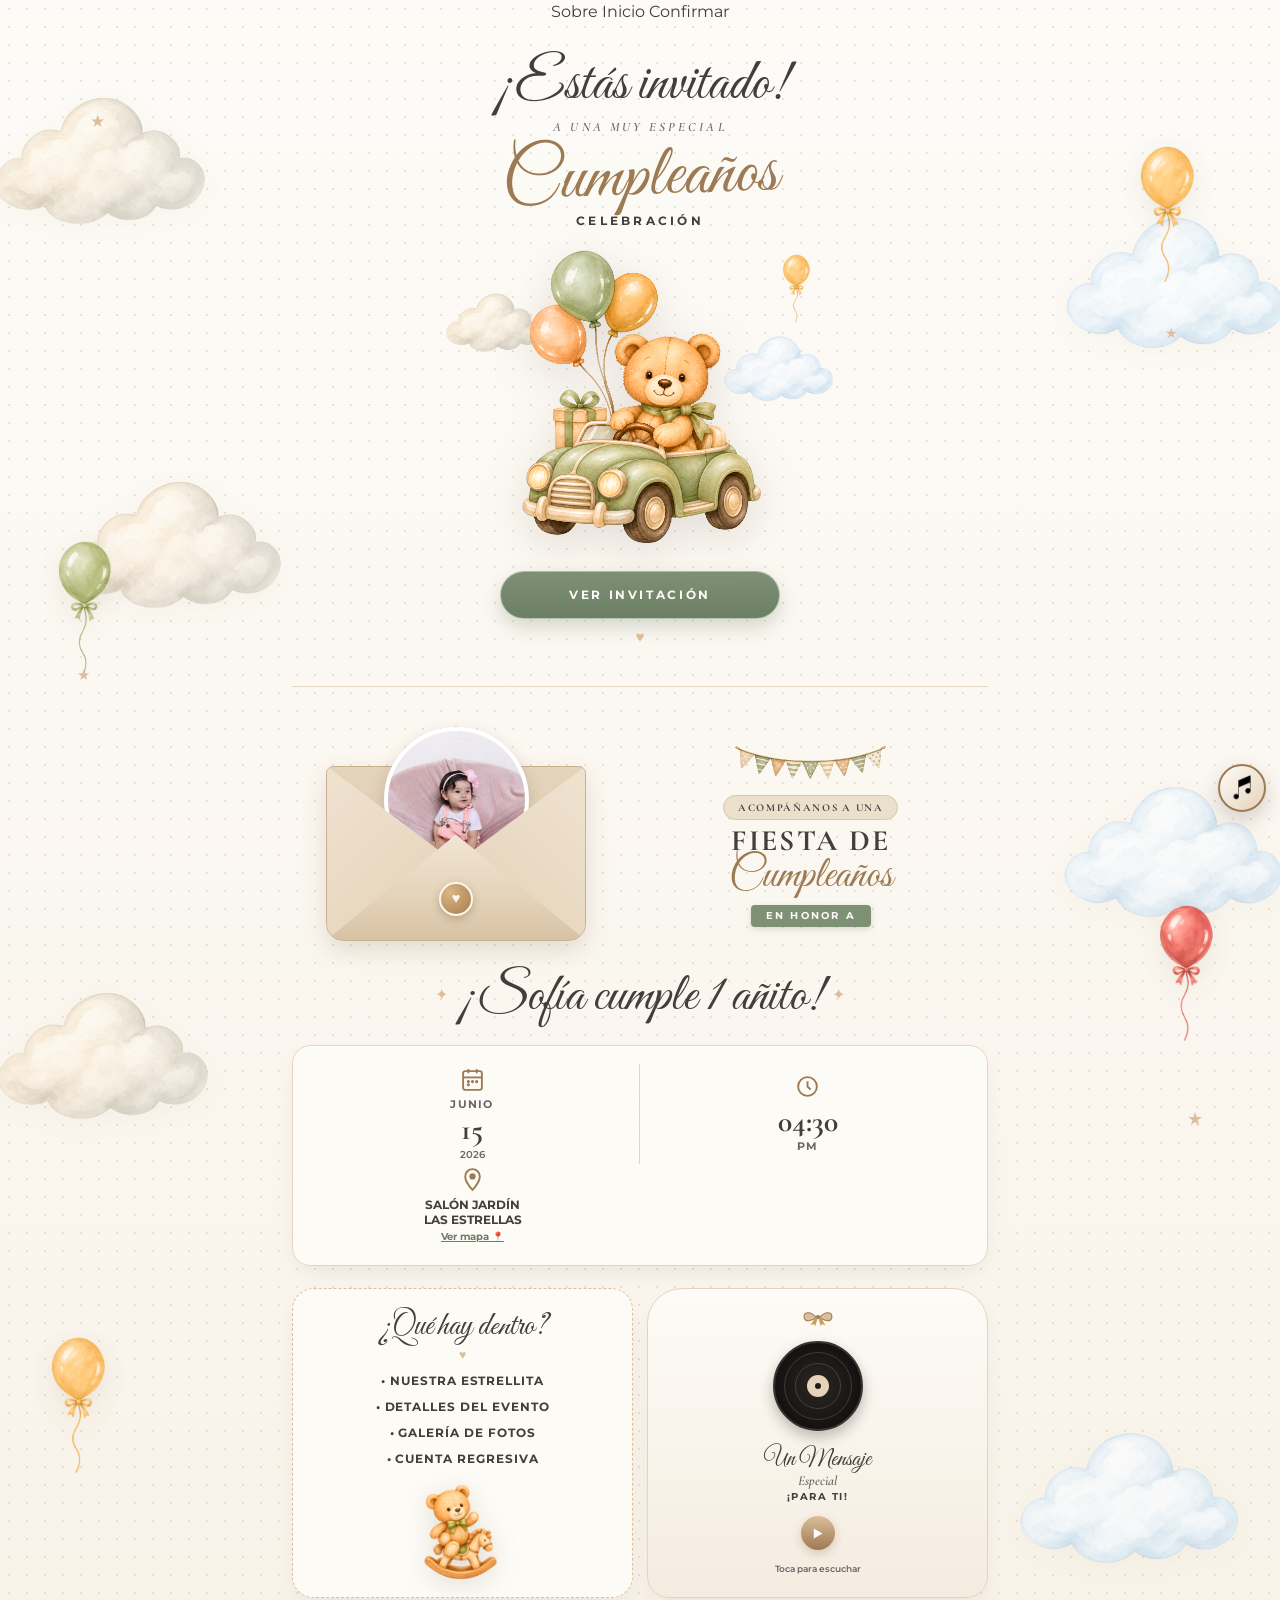
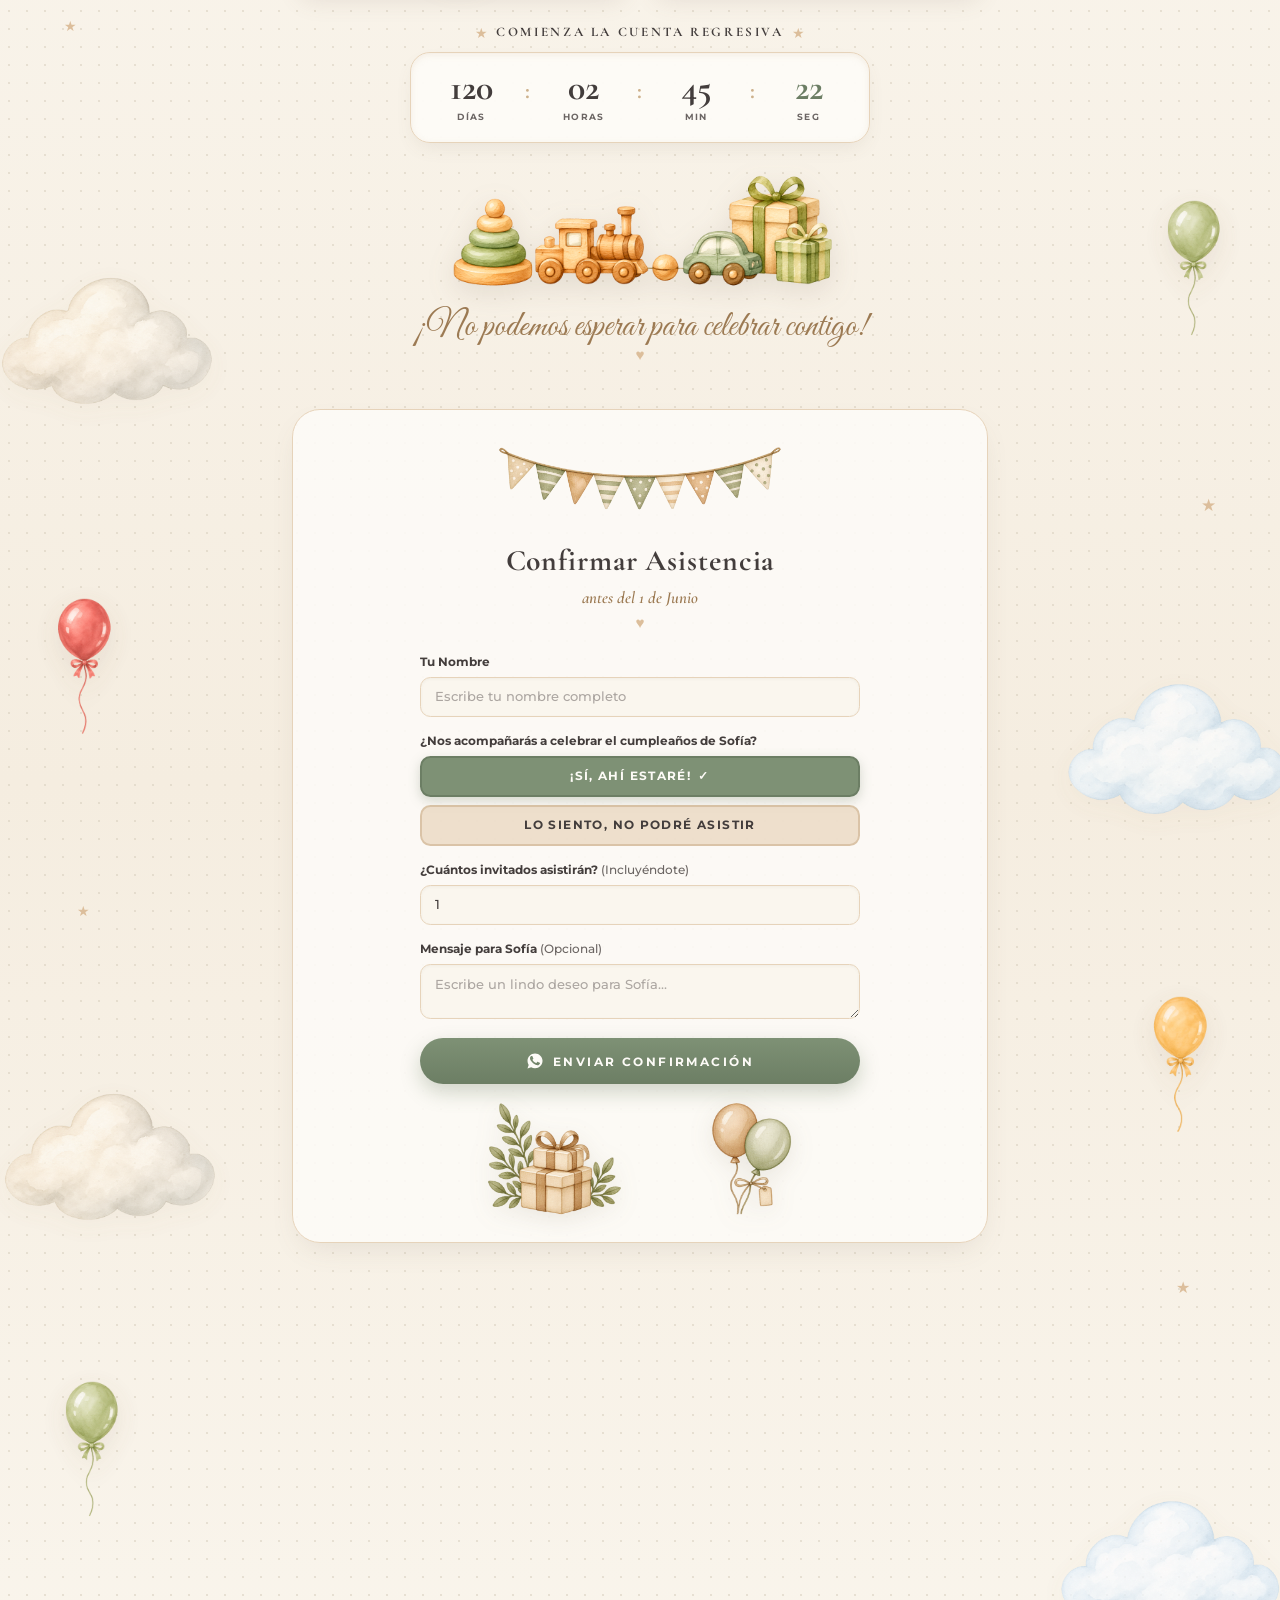
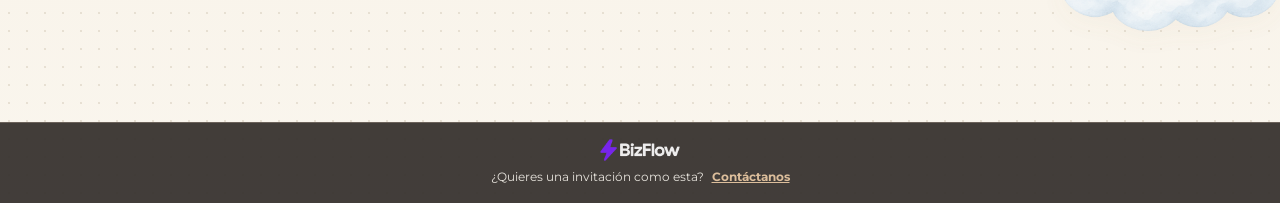
==== invitacion.html @ 6eb11deb "Inicio de proyecto y modificaciones" ====
<!DOCTYPE html>
<html lang="es" class="scroll-smooth">

<head>
  <meta charset="utf-8" />
  <meta name="viewport" content="width=device-width, initial-scale=1.0, maximum-scale=5.0" />
  <meta name="theme-color" content="#7E9175" />
  <title>¡Sofía cumple 1 añito! - Celebración de Cumpleaños</title>

  <!-- Google Fonts: Great Vibes, Cormorant Garamond & Montserrat -->
  <link rel="preconnect" href="https://fonts.googleapis.com" />
  <link rel="preconnect" href="https://fonts.gstatic.com" crossorigin="" />
  <link
    href="https://fonts.googleapis.com/css2?family=Cormorant+Garamond:ital,wght@0,400;0,600;0,700;1,400;1,600;1,700&amp;family=Great+Vibes&amp;family=Montserrat:wght@400;500;600;700;800&amp;display=swap"
    rel="stylesheet" />

  <!-- Hojas de Estilos Modulares -->
  <link rel="stylesheet" href="css/global.css" />
  <link rel="stylesheet" href="css/animations.css" />
  <link rel="stylesheet" href="css/envelope.css" />
  <link rel="stylesheet" href="css/invitation.css" />
  <link rel="stylesheet" href="css/responsive.css" />
</head>

<body>

  <!-- ====================================================================
       CONTENEDOR PRINCIPAL DE LA INVITACIÓN (VISTA DIRECTA SIN PORTADA MODAL)
       ==================================================================== -->
  <main class="main-invitation-container" role="main">

    <!-- GLOBOS PNG Y NUBES (BLANCAS Y CELESTES) ANIMADAS DE FONDO -->
    <div class="animated-sky-decor" aria-hidden="true">
      <img src="img/nube_blanca.png" alt="" class="sky-cloud cloud-pos-1" />
      <img src="img/nube_celeste.png" alt="" class="sky-cloud cloud-pos-2" />
      <img src="img/nube_blanca.png" alt="" class="sky-cloud cloud-pos-3" />
      <img src="img/nube_celeste.png" alt="" class="sky-cloud cloud-pos-4" />
      <img src="img/nube_blanca.png" alt="" class="sky-cloud cloud-pos-5" />
      <img src="img/nube_celeste.png" alt="" class="sky-cloud cloud-pos-6" />
      <img src="img/nube_blanca.png" alt="" class="sky-cloud cloud-pos-7" />
      <img src="img/nube_celeste.png" alt="" class="sky-cloud cloud-pos-8" />
      <img src="img/nube_blanca.png" alt="" class="sky-cloud cloud-pos-9" />
      <img src="img/nube_celeste.png" alt="" class="sky-cloud cloud-pos-10" />

      <img src="img/globo_amarillo.png" alt="" class="sky-balloon balloon-pos-1" />
      <img src="img/globo_verde.png" alt="" class="sky-balloon balloon-pos-2" />
      <img src="img/globo_rojo.png" alt="" class="sky-balloon balloon-pos-3" />
      <img src="img/globo_amarillo.png" alt="" class="sky-balloon balloon-pos-4" />
      <img src="img/globo_verde.png" alt="" class="sky-balloon balloon-pos-5" />
      <img src="img/globo_rojo.png" alt="" class="sky-balloon balloon-pos-6" />
      <img src="img/globo_amarillo.png" alt="" class="sky-balloon balloon-pos-7" />
      <img src="img/globo_verde.png" alt="" class="sky-balloon balloon-pos-8" />

      <span class="sky-star st-1">★</span>
      <span class="sky-star st-2">★</span>
      <span class="sky-star st-3">★</span>
      <span class="sky-star st-4">★</span>
      <span class="sky-star st-5">★</span>
      <span class="sky-star st-6">★</span>
      <span class="sky-star st-7">★</span>
      <span class="sky-star st-8">★</span>
    </div>

    <!-- BARRA DE NAVEGACIÓN SUPERIOR STICKY -->
    <nav class="top-sticky-nav" data-purpose="top-navigation" aria-label="Navegación principal">
      <div class="top-nav-inner">
        <a class="top-nav-link" href="#bienvenida">Sobre</a>
        <a class="top-nav-link" href="#detalles">Inicio</a>
        <a class="top-nav-link" href="#rsvp">Confirmar</a>
      </div>
    </nav>

    <div class="invitation-content-wrap">

      <!-- SECCIÓN 1: HERO / PORTADA CON OSITO EN AUTO VERDE VINTAGE -->
      <section class="hero-section" id="bienvenida" data-purpose="hero-section">
        <div class="hero-greeting-block">
          <h2 class="hero-script-invited">¡Estás invitado!</h2>
          <p class="hero-serif-special">A una muy especial</p>
          <div class="hero-birthday-display">
            <span class="hero-birthday-script">Cumpleaños</span>
            <span class="hero-celebration-sub">Celebración</span>
          </div>
        </div>

        <div class="hero-car-artwork" data-purpose="vintage-car-artwork">
          <img src="img/nube_blanca.png" alt="" class="hero-inline-cloud c-left" aria-hidden="true" />
          <img src="img/nube_celeste.png" alt="" class="hero-inline-cloud c-right" aria-hidden="true" />
          <img src="img/globo_amarillo.png" alt="" class="hero-inline-balloon" aria-hidden="true" />
          <img src="img/osito_carro.png" alt="Osito en auto verde vintage con globos y regalo"
            class="hero-teddy-car-img" />
        </div>

        <div class="hero-cta-wrap">
          <a href="#detalles" class="sage-pill-btn">Ver Invitación</a>
          <span class="heart-divider-icon" aria-hidden="true">♥</span>
        </div>
      </section>

      <div class="section-divider" aria-hidden="true"></div>

      <!-- SECCIÓN 2: SOBRE KRAFT CON FOTO DE LA NIÑA, DETALLES Y PROGRAMA -->
      <section class="honoring-section" id="detalles" data-purpose="details-section">

        <div class="honoring-top-row">
          <div class="kraft-envelope-wrapper envelope-photo-trigger" title="Toca para ampliar la fotografía">
            <div class="kraft-flap-top" aria-hidden="true"></div>
            <div class="kraft-envelope-body">
              <div class="kraft-photo-frame">
                <img src="img/foto_niña.jpg" alt="Sofía en su primer añito" class="baby-envelope-photo" />
              </div>
              <div class="kraft-front-pocket" aria-hidden="true">
                <div class="kraft-flap-left"></div>
                <div class="kraft-flap-right"></div>
                <div class="kraft-flap-bottom"></div>
              </div>
              <div class="kraft-heart-seal" aria-hidden="true">♥</div>
            </div>
          </div>

          <div class="honoring-text-col">
            <img src="img/Guirnalda_banderines.png" alt="Guirnalda de banderines acuarela" class="mini-bunting-img" />
            <span class="join-us-pill">Acompáñanos a una</span>
            <h2 class="honoring-main-title">
              Fiesta de
              <span class="honoring-script-sub">Cumpleaños</span>
            </h2>
            <span class="honoring-sage-ribbon">En Honor A</span>
          </div>
        </div>

        <div class="kid-turn-one-banner">
          <h1 class="kid-turn-one-title">
            <span class="kid-turn-one-star" aria-hidden="true">✦</span>
            <span>¡Sofía cumple 1 añito!</span>
            <span class="kid-turn-one-star" aria-hidden="true">✦</span>
          </h1>
        </div>

        <div class="metadata-strip" data-purpose="event-metadata">
          <div class="meta-col">
            <svg class="meta-icon" fill="none" stroke="currentColor" viewBox="0 0 24 24" aria-hidden="true">
              <rect height="18" rx="2" stroke-width="1.8" width="18" x="3" y="4"></rect>
              <line stroke-width="1.8" x1="16" x2="16" y1="2" y2="6"></line>
              <line stroke-width="1.8" x1="8" x2="8" y1="2" y2="6"></line>
              <line stroke-width="1.8" x1="3" x2="21" y1="10" y2="10"></line>
              <circle cx="8" cy="14" fill="currentColor" r="1"></circle>
              <circle cx="12" cy="14" fill="currentColor" r="1"></circle>
              <circle cx="16" cy="14" fill="currentColor" r="1"></circle>
              <circle cx="8" cy="17" fill="currentColor" r="1"></circle>
            </svg>
            <span class="meta-top-label">JUNIO</span>
            <span class="meta-big-value">15</span>
            <span class="meta-sub-label">2026</span>
          </div>

          <div class="meta-col">
            <svg class="meta-icon" fill="none" stroke="currentColor" viewBox="0 0 24 24" aria-hidden="true">
              <circle cx="12" cy="12" r="9" stroke-width="1.8"></circle>
              <polyline points="12 7 12 12 15 15" stroke-width="1.8"></polyline>
            </svg>
            <span class="meta-big-value">04:30</span>
            <span class="meta-top-label">PM</span>
          </div>

          <a id="venue-map-card" href="https://maps.google.com/?q=Salon+Jardin+Las+Estrellas" target="_blank"
            rel="noopener noreferrer" class="meta-col" title="Ver ubicación en Google Maps">
            <svg class="meta-icon" fill="none" stroke="currentColor" viewBox="0 0 24 24" aria-hidden="true">
              <path d="M12 2C8.13 2 5 5.13 5 9c0 5.25 7 13 7 13s7-7.75 7-13c0-3.87-3.13-7-7-7z" stroke-width="1.8">
              </path>
              <circle cx="12" cy="9" fill="currentColor" r="2.5"></circle>
            </svg>
            <span class="meta-venue-name">SALÓN JARDÍN<br />LAS ESTRELLAS</span>
            <span class="meta-map-badge">Ver mapa 📍</span>
          </a>
        </div>

        <div class="interactive-cards-grid">
          <div class="feature-box program-box" data-purpose="program-index">
            <div>
              <div class="program-box-header">
                <h3 class="program-script-title">¿Qué hay dentro?</h3>
                <span class="program-heart" aria-hidden="true">♥</span>
              </div>
              <ul class="program-list">
                <li>• Nuestra Estrellita</li>
                <li>• Detalles del Evento</li>
                <li>• Galería de Fotos</li>
                <li>• Cuenta Regresiva</li>
              </ul>
            </div>
            <img src="img/osito_caballo.png" alt="Osito en caballito mecedor de madera"
              class="rocking-bear-decor animate-rocking" />
          </div>

          <div class="feature-box vinyl-box" data-purpose="audio-message-card">
            <div class="vinyl-top-bow" aria-hidden="true">
              <svg viewBox="0 0 64 36" fill="none">
                <path d="M28 18C18 6 4 8 6 19C8 28 20 26 28 19Z" fill="#DCBE9B" stroke="#9C7A53" stroke-width="2" />
                <path d="M36 18C46 6 60 8 58 19C56 28 44 26 36 19Z" fill="#DCBE9B" stroke="#9C7A53" stroke-width="2" />
                <path d="M26 20L18 34L24 31L27 35L31 21" fill="#C5A059" />
                <path d="M38 20L46 34L40 31L37 35L33 21" fill="#C5A059" />
                <circle cx="32" cy="18" r="4" fill="#9C7A53" />
              </svg>
            </div>

            <div class="vinyl-disc-stage">
              <div id="vinyl-disc" class="vinyl-disc animate-spin-slow paused" title="Toca para reproducir o pausar">
                <div class="vinyl-groove-outer">
                  <div class="vinyl-groove-inner">
                    <div class="vinyl-center-label">
                      <div class="vinyl-center-hole"></div>
                    </div>
                  </div>
                </div>
              </div>
            </div>

            <div class="vinyl-text-group">
              <p class="vinyl-script-line">Un Mensaje</p>
              <p class="vinyl-serif-line">Especial</p>
              <span class="vinyl-caps-line">¡PARA TI!</span>
            </div>

            <button id="audio-toggle-btn" type="button" class="vinyl-play-btn"
              aria-label="Reproducir o pausar melodía">
              <svg id="play-icon" viewBox="0 0 24 24">
                <polygon points="6,4 20,12 6,20"></polygon>
              </svg>
              <svg id="pause-icon" class="hidden" viewBox="0 0 24 24">
                <rect height="16" width="4" x="6" y="4"></rect>
                <rect height="16" width="4" x="14" y="4"></rect>
              </svg>
            </button>
            <span id="audio-status" class="vinyl-status-hint">Toca para escuchar</span>
          </div>
        </div>

        <div class="countdown-section" id="cuenta-regresiva" data-purpose="countdown-container">
          <div class="countdown-heading-row">
            <span class="countdown-star" aria-hidden="true">★</span>
            <h3 class="countdown-heading-text">Comienza la Cuenta Regresiva</h3>
            <span class="countdown-star" aria-hidden="true">★</span>
          </div>

          <div class="countdown-frame">
            <div class="cd-unit">
              <span id="countdown-days" class="cd-number">120</span>
              <span class="cd-label">Días</span>
            </div>
            <span class="cd-colon" aria-hidden="true">:</span>
            <div class="cd-unit">
              <span id="countdown-hours" class="cd-number">02</span>
              <span class="cd-label">Horas</span>
            </div>
            <span class="cd-colon" aria-hidden="true">:</span>
            <div class="cd-unit">
              <span id="countdown-minutes" class="cd-number">45</span>
              <span class="cd-label">Min</span>
            </div>
            <span class="cd-colon" aria-hidden="true">:</span>
            <div class="cd-unit">
              <span id="countdown-seconds" class="cd-number cd-seconds-highlight">30</span>
              <span class="cd-label">Seg</span>
            </div>
          </div>
        </div>

        <div class="wooden-toys-divider">
          <img src="img/jueguetes.png" alt="Juguetes de madera y regalos en acuarela" class="wooden-toys-img" />
          <p class="celebrate-script-quote">¡No podemos esperar para celebrar contigo!</p>
          <span class="heart-divider-icon" aria-hidden="true">♥</span>
        </div>

      </section>

      <!-- SECCIÓN 3: FORMULARIO DE CONFIRMACIÓN DE ASISTENCIA (RSVP) -->
      <section class="rsvp-section" id="rsvp" data-purpose="rsvp-section">
        <img src="img/Guirnalda_banderines.png" alt="Banderines decorativos" class="rsvp-bunting-banner" />

        <div class="rsvp-header-block">
          <h2 class="rsvp-serif-title">Confirmar Asistencia</h2>
          <p class="rsvp-serif-deadline">antes del 1 de Junio</p>
          <span class="heart-divider-icon" aria-hidden="true">♥</span>
        </div>

        <form id="rsvp-form" class="rsvp-form" data-purpose="rsvp-input-form">
          <div class="rsvp-field">
            <label class="rsvp-label" for="guest-name">Tu Nombre</label>
            <input id="guest-name" type="text" class="rsvp-input" placeholder="Escribe tu nombre completo" required />
          </div>

          <div class="rsvp-field">
            <label class="rsvp-label">¿Nos acompañarás a celebrar el cumpleaños de Sofía?</label>
            <div class="attendance-buttons-stack">
              <button id="btn-attend-yes" type="button" class="attendance-choice-btn btn-yes is-active">
                <span>¡SÍ, AHÍ ESTARÉ!</span>
                <span aria-hidden="true">✓</span>
              </button>
              <button id="btn-attend-no" type="button" class="attendance-choice-btn btn-no">
                <span>LO SIENTO, NO PODRÉ ASISTIR</span>
              </button>
            </div>
            <input id="attendance-value" type="hidden" value="si" />
          </div>

          <div id="guests-number-container" class="rsvp-field">
            <label class="rsvp-label" for="guest-count">
              ¿Cuántos invitados asistirán? <span class="rsvp-label-hint">(Incluyéndote)</span>
            </label>
            <input id="guest-count" type="number" min="1" max="15" value="1" class="rsvp-input"
              placeholder="Número de asistentes" />
          </div>

          <div class="rsvp-field">
            <label class="rsvp-label" for="guest-message">
              Mensaje para Sofía <span class="rsvp-label-hint">(Opcional)</span>
            </label>
            <textarea id="guest-message" rows="2" class="rsvp-textarea"
              placeholder="Escribe un lindo deseo para Sofía..."></textarea>
          </div>

          <button id="whatsapp-rsvp-btn" type="submit" class="rsvp-submit-btn"
            aria-label="Enviar confirmación por WhatsApp">
            <svg viewBox="0 0 24 24" aria-hidden="true">
              <path
                d="M12.031 2C6.502 2 2.012 6.486 2.012 12.01c0 1.908.535 3.712 1.547 5.275L2 22l4.89-1.523c1.51.874 3.242 1.34 5.141 1.34 5.529 0 10.02-4.486 10.02-10.007C22.051 6.486 17.56 2 12.031 2zm5.786 14.288c-.244.686-1.42 1.31-1.956 1.374-.51.06-1.156.09-3.71-.97-3.266-1.353-5.344-4.66-5.508-4.877-.162-.218-1.317-1.753-1.317-3.344 0-1.59.833-2.373 1.13-2.695.297-.322.65-.403.868-.403.218 0 .436.002.628.012.203.01.474-.078.74.56.27.65.922 2.253 1.003 2.417.081.163.136.353.027.57-.109.217-.163.353-.326.543-.163.19-.344.425-.49.57-.164.164-.334.343-.144.668.19.327.846 1.393 1.814 2.255 1.246 1.109 2.296 1.453 2.623 1.616.326.163.517.136.707-.082.19-.217.815-.95 1.033-1.276.217-.326.435-.272.733-.163.298.109 1.897.896 2.223 1.06.326.163.543.244.624.38.082.136.082.788-.162 1.474z">
              </path>
            </svg>
            <span>Enviar Confirmación</span>
          </button>

          <div id="rsvp-success-msg" class="rsvp-feedback-msg hidden" role="status">
            ¡Gracias! Tu confirmación ha sido recibida con mucho cariño.
          </div>
        </form>

        <div class="rsvp-bottom-watercolor">
          <img src="img/Regalos y globos en acuarela.png" alt="Regalos y globos en acuarela"
            class="rsvp-gifts-balloons-img" />
        </div>
      </section>

      <!-- SECCIÓN 4: CUADRÍCULA DE 6 ICONOS DE ACCESO RÁPIDO -->
      <section class="quick-icons-section" data-purpose="features-grid" aria-label="Accesos rápidos de la invitación">
        <div class="quick-icons-grid">
          <a href="#bienvenida" class="quick-icon-item">
            <div class="quick-icon-box">
              <svg fill="none" stroke="currentColor" stroke-width="1.7" viewBox="0 0 24 24">
                <path d="M3 7l9 6 9-6M3 7v10a2 2 0 002 2h14a2 2 0 002-2V7a2 2 0 00-2-2H5a2 2 0 00-2 2z"></path>
                <circle cx="12" cy="13" fill="currentColor" r="1.5"></circle>
              </svg>
            </div>
            <span class="quick-icon-label">Invitación<br />Digital</span>
          </a>

          <a href="#rsvp" class="quick-icon-item">
            <div class="quick-icon-box">
              <svg fill="none" stroke="currentColor" stroke-width="1.7" viewBox="0 0 24 24">
                <path
                  d="M9 5H7a2 2 0 00-2 2v12a2 2 0 002 2h10a2 2 0 002-2V7a2 2 0 00-2-2h-2M9 5a2 2 0 002 2h2a2 2 0 002-2M9 5a2 2 0 012-2h2a2 2 0 012 2m-6 9l2 2 4-4">
                </path>
              </svg>
            </div>
            <span class="quick-icon-label">Fácil<br />Confirmación</span>
          </a>

          <a href="#detalles" class="quick-icon-item">
            <div class="quick-icon-box">
              <svg fill="none" stroke="currentColor" stroke-width="1.7" viewBox="0 0 24 24">
                <rect height="12" rx="2" width="18" x="3" y="8"></rect>
                <path
                  d="M12 8v12M3 12h18M12 8H8.5a2.5 2.5 0 110-5C11 3 12 8 12 8zm0 0h3.5a2.5 2.5 0 100-5C13 3 12 8 12 8z">
                </path>
              </svg>
            </div>
            <span class="quick-icon-label">Detalles del<br />Evento</span>
          </a>

          <button id="quick-gallery-btn" type="button" class="quick-icon-item">
            <div class="quick-icon-box">
              <svg fill="none" stroke="currentColor" stroke-width="1.7" viewBox="0 0 24 24">
                <rect height="18" rx="3" width="18" x="3" y="3"></rect>
                <circle cx="8.5" cy="8.5" fill="currentColor" r="1.5"></circle>
                <path d="M21 15l-5-5L5 21"></path>
              </svg>
            </div>
            <span class="quick-icon-label">Galería de<br />Fotos</span>
          </button>

          <a href="#cuenta-regresiva" class="quick-icon-item">
            <div class="quick-icon-box">
              <svg fill="none" stroke="currentColor" stroke-width="1.7" viewBox="0 0 24 24">
                <circle cx="12" cy="12" r="9"></circle>
                <polyline points="12 7 12 12 16 12"></polyline>
              </svg>
            </div>
            <span class="quick-icon-label">Cuenta<br />Regresiva</span>
          </a>

          <a id="quick-map-link" href="https://maps.google.com/?q=Salon+Jardin+Las+Estrellas" target="_blank"
            rel="noopener noreferrer" class="quick-icon-item">
            <div class="quick-icon-box">
              <svg fill="none" stroke="currentColor" stroke-width="1.7" viewBox="0 0 24 24">
                <path d="M12 2a7 7 0 00-7 7c0 5 7 13 7 13s7-8 7-13a7 7 0 00-7-7z"></path>
                <circle cx="12" cy="9" fill="currentColor" r="2.5"></circle>
              </svg>
            </div>
            <span class="quick-icon-label">Mapa de<br />Ubicación</span>
          </a>
        </div>
      </section>

      <!-- SECCIÓN 5: PAPÁS Y BANNER DE FIRMA -->
      <section class="signature-banner-section" data-purpose="footer-banner">
        <div class="parents-credit-card">
          <span class="parents-credit-label">Con el cariño de mis papás:</span>
          <span class="parents-credit-names">Carla Morales y Diego Vargas</span>
        </div>

        <div class="sage-signature-banner">
          <div class="sage-Signature-inner-border" aria-hidden="true"></div>

          <div class="banner-left-balloons" aria-hidden="true">
            <img src="img/globo_amarillo.png" alt="" />
            <img src="img/globo_verde.png" alt="" />
          </div>

          <div class="banner-center-copy">
            <p class="banner-caps-line">
              Envía <span class="banner-dot">•</span> Comparte <span class="banner-dot">•</span> Celebra
            </p>
            <p class="banner-script-line">~ Todo en un Solo Enlace ~</p>
          </div>

          <div class="banner-right-bear" aria-hidden="true">
            <svg viewBox="0 0 60 70" fill="none">
              <circle cx="16" cy="18" fill="#DEC09A" r="8"></circle>
              <circle cx="44" cy="18" fill="#DEC09A" r="8"></circle>
              <ellipse cx="30" cy="45" fill="#C5A47C" rx="18" ry="18"></ellipse>
              <ellipse cx="30" cy="47" fill="#DEC09A" rx="12" ry="12"></ellipse>
              <circle cx="30" cy="26" fill="#C5A47C" r="16"></circle>
              <ellipse cx="30" cy="30" fill="#FAF6EE" rx="7" ry="5"></ellipse>
              <ellipse cx="30" cy="28" fill="#3D3024" rx="2.5" ry="1.5"></ellipse>
              <circle cx="24" cy="23" fill="#3D3024" r="1.8"></circle>
              <circle cx="36" cy="23" fill="#3D3024" r="1.8"></circle>
              <circle cx="15" cy="56" fill="#DEC09A" r="6"></circle>
              <circle cx="45" cy="56" fill="#DEC09A" r="6"></circle>
            </svg>
          </div>
        </div>

        <p class="crafted-love-note">Hecho con amor para el 1er Añito de Sofía</p>
      </section>

    </div>

    <!-- PIE DE PÁGINA BIZFLOW -->
    <footer class="bizflow-footer" aria-label="BizFlow">
      <a href="https://wa.me/?text=Hola%20BizFlow%2C%20quisiera%20cotizar%20una%20invitaci%C3%B3n%20digital"
        target="_blank" rel="noopener noreferrer" title="BizFlow" style="display: inline-block;">
        <img src="img/Bizflow_logo.png" alt="BizFlow"
          style="height: 22px; width: auto; max-width: 125px; object-fit: contain; display: block; opacity: 0.92;" />
      </a>

      <div
        style="display: flex; align-items: center; justify-content: center; gap: 0.5rem; flex-wrap: wrap; font-family: var(--font-sans); font-size: 0.78rem; color: rgba(250, 246, 238, 0.9);">
        <span>¿Quieres una invitación como esta?</span>
        <a href="https://wa.me/?text=Hola%20BizFlow%2C%20quisiera%20cotizar%20una%20invitaci%C3%B3n%20digital"
          target="_blank" rel="noopener noreferrer"
          style="font-weight: 700; font-size: 0.78rem; color: #DCBE9B; text-decoration: underline;">
          <span>Contáctanos</span>
        </a>
      </div>
    </footer>

  </main>

  <!-- Botón Flotante de Música -->
  <button id="floating-music-btn" class="floating-music-btn is-paused" type="button"
    aria-label="Pausar o reproducir música" title="Reproducir música">
    <img src="iconos/music.gif" alt="Música de cumpleaños" />
  </button>
  <audio id="wedding-music" preload="auto" loop>
    <source src="music/cancion_boda.mp3" type="audio/mpeg" />
  </audio>

  <!-- Visor Lightbox para la Foto de Sofía -->
  <div id="gallery-lightbox" class="hidden" role="dialog" aria-modal="true" aria-label="Visualizador de foto">
    <button id="lightbox-close" type="button" aria-label="Cerrar visor">&times;</button>
    <img id="lightbox-img" src="" alt="Sofía - Mi primer añito" />
  </div>

  <!-- Toast Notification Flotante -->
  <div id="copy-toast" class="toast-notification" role="status" aria-live="polite">
    <span>🧸 ¡Confirmación lista!</span>
  </div>

  <!-- Scripts Modulares -->
  <script src="js/config.js"></script>
  <script src="js/envelope.js"></script>
  <script src="js/countdown.js"></script>
  <script src="js/music.js"></script>
  <script src="js/gallery.js"></script>
  <script src="js/rsvp.js"></script>
  <script src="js/interactions.js"></script>
  <script src="js/invitation.js"></script>
</body>

</html>
---- css/global.css ----
/* ==========================================================================
   GLOBAL.CSS - PALETA, TIPOGRAFÍA Y ESTILOS BASE
   INVITACIÓN INFANTIL VINTAGE TEDDY BEAR & WOODEN TOYS
   ========================================================================== */

:root {
  /* Paleta Oficial Vintage Teddy Bear & Acuarela (Crema, Verde Salvia, Arena, Madera) */
  --cream-50: #FDFBF7;
  --cream-100: #FAF6EE;
  --cream-200: #F4EDE0;
  --cream-300: #EBDDC9;
  --kraft-light: #E9DFCE;
  --kraft-med: #DECBB2;
  --kraft-border: #CBB69A;

  --sage-300: #B4C2AC;
  --sage-400: #94A38C;
  --sage-500: #7E9175;
  --sage-600: #6C7E64;
  --sage-700: #55644F;

  --sand-200: #EFE2CF;
  --sand-300: #E6D3BA;
  --sand-400: #DCBE9B;
  --sand-500: #CDB18C;

  --vintage-gold: #C5A059;
  --vintage-wood: #9C7A53;
  --vintage-brown: #7D6040;
  --vintage-dark: #433D3C;
  --vintage-gray: #6B6563;
  --card-white: #FFFFFF;

  /* Tipografías Vintage Script, Serif Editorial y Sans-Serif */
  --font-script: "Great Vibes", cursive;
  --font-serif: "Cormorant Garamond", Georgia, serif;
  --font-sans: "Montserrat", -apple-system, BlinkMacSystemFont, "Segoe UI", Roboto, sans-serif;
}

/* Reset Global */
*,
*::before,
*::after {
  box-sizing: border-box;
  margin: 0;
  padding: 0;
}

html {
  font-size: 16px;
  scroll-behavior: smooth;
  -webkit-text-size-adjust: 100%;
}

body {
  background-color: var(--cream-100);
  background-image:
    radial-gradient(rgba(216, 207, 190, 0.55) 0.85px, transparent 0.85px),
    linear-gradient(180deg, #FDFBF7 0%, #FAF6EE 35%, #F5EDE0 70%, #FAF6EE 100%);
  background-size: 18px 18px, 100% 100%;
  color: var(--vintage-dark);
  font-family: var(--font-sans);
  font-size: 16px;
  line-height: 1.5;
  -webkit-font-smoothing: antialiased;
  -moz-osx-font-smoothing: grayscale;
  -webkit-tap-highlight-color: transparent;
  min-height: 100vh;
  min-height: 100dvh;
  margin: 0;
  padding: 0;
  width: 100%;
  overflow-x: hidden;
}

::selection {
  background-color: var(--sand-300);
  color: var(--vintage-dark);
}

a {
  color: inherit;
  text-decoration: none;
  transition: all 0.25s ease;
}

button {
  font-family: inherit;
  border: none;
  background: none;
  cursor: pointer;
  outline: none;
}

img,
svg {
  display: block;
  max-width: 100%;
}

/* Utilidades generales */
.hidden {
  display: none !important;
}

.flex {
  display: flex !important;
}
---- css/animations.css ----
/* ==========================================================================
   ANIMATIONS.CSS - ANIMACIONES DE NUBES, GLOBOS, VINILO Y SCROLL REVEAL
   INVITACIÓN INFANTIL VINTAGE TEDDY BEAR & WOODEN TOYS
   ========================================================================== */

/* 1. Giro continuo del disco de vinilo ("Un Mensaje Especial") */
@keyframes spin-slow {
  from {
    transform: rotate(0deg);
  }
  to {
    transform: rotate(360deg);
  }
}

.animate-spin-slow {
  animation: spin-slow 8s linear infinite;
}

.animate-spin-slow.paused {
  animation-play-state: paused;
}

/* 2. Flotación suave para globos PNG de fondo */
@keyframes floatBalloon {
  0% {
    transform: translateY(0px) translateX(0px) rotate(-3deg);
  }
  50% {
    transform: translateY(-18px) translateX(6px) rotate(3deg);
  }
  100% {
    transform: translateY(-6px) translateX(-5px) rotate(-2deg);
  }
}

/* 3. Desplazamiento horizontal y flotación suave para nubes blancas y celestes */
@keyframes driftCloudLeftToRight {
  0% {
    transform: translateX(0px) translateY(0px) scale(1);
  }
  50% {
    transform: translateX(22px) translateY(-8px) scale(1.03);
  }
  100% {
    transform: translateX(-10px) translateY(4px) scale(0.99);
  }
}

@keyframes driftCloudRightToLeft {
  0% {
    transform: translateX(0px) translateY(0px) scale(1);
  }
  50% {
    transform: translateX(-22px) translateY(-7px) scale(1.03);
  }
  100% {
    transform: translateX(10px) translateY(4px) scale(0.99);
  }
}

/* 4. Pulso suave para estrellas y corazones decorativos */
@keyframes gentle-pulse {
  0%,
  100% {
    transform: scale(1);
    opacity: 0.85;
  }
  50% {
    transform: scale(1.12);
    opacity: 1;
  }
}

.animate-gentle-pulse {
  animation: gentle-pulse 3s infinite ease-in-out;
}

/* 5. Balanceo sutil para el osito en caballito mecedor */
@keyframes rockingHorse {
  0%,
  100% {
    transform: rotate(-3.5deg);
  }
  50% {
    transform: rotate(4.5deg);
  }
}

.animate-rocking {
  animation: rockingHorse 3.8s ease-in-out infinite;
  transform-origin: bottom center;
}

/* 6. Entrada Cinemática Inicial */
.page-dreamy-entrance {
  opacity: 0;
  filter: blur(8px);
  transform: scale(0.99);
  transition: opacity 1.4s cubic-bezier(0.16, 1, 0.3, 1),
    filter 1.4s cubic-bezier(0.16, 1, 0.3, 1),
    transform 1.4s cubic-bezier(0.16, 1, 0.3, 1);
  will-change: opacity, filter, transform;
}

.page-dreamy-entrance.page-ready {
  opacity: 1;
  filter: blur(0);
  transform: scale(1);
}

/* 7. Revelado Suave en Scroll (Scroll Reveal) */
.scroll-reveal {
  opacity: 0;
  filter: blur(4px);
  transform: translateY(20px);
  transition: opacity 0.9s cubic-bezier(0.16, 1, 0.3, 1),
    filter 0.9s cubic-bezier(0.16, 1, 0.3, 1),
    transform 0.9s cubic-bezier(0.16, 1, 0.3, 1);
  will-change: opacity, filter, transform;
}

.scroll-reveal.is-visible {
  opacity: 1;
  filter: blur(0);
  transform: translateY(0);
}

.scroll-reveal-scale {
  opacity: 0;
  filter: blur(5px);
  transform: translateY(16px) scale(0.96);
  transition: opacity 1s cubic-bezier(0.16, 1, 0.3, 1),
    filter 1s cubic-bezier(0.16, 1, 0.3, 1),
    transform 1s cubic-bezier(0.16, 1, 0.3, 1);
  will-change: opacity, filter, transform;
}

.scroll-reveal-scale.is-visible {
  opacity: 1;
  filter: blur(0);
  transform: translateY(0) scale(1);
}

.delay-1 {
  transition-delay: 0.1s;
}
.delay-2 {
  transition-delay: 0.2s;
}
.delay-3 {
  transition-delay: 0.3s;
}
.delay-4 {
  transition-delay: 0.4s;
}

/* 8. Notificación Toast Flotante */
.toast-notification {
  position: fixed;
  bottom: 2rem;
  left: 50%;
  transform: translateX(-50%) translateY(100px);
  background: linear-gradient(135deg, var(--sage-600) 0%, var(--sage-700) 100%);
  color: var(--cream-50);
  padding: 0.8rem 1.5rem;
  border-radius: 9999px;
  font-family: var(--font-sans);
  font-size: 0.82rem;
  font-weight: 700;
  box-shadow: 0 12px 30px rgba(67, 61, 60, 0.28);
  border: 2px solid var(--cream-100);
  z-index: 9999;
  opacity: 0;
  pointer-events: none;
  transition: all 0.5s cubic-bezier(0.16, 1, 0.3, 1);
  white-space: nowrap;
}

.toast-notification.show {
  transform: translateX(-50%) translateY(0);
  opacity: 1;
}

/* 9. Accesibilidad: Reducción de movimiento */
@media (prefers-reduced-motion: reduce) {
  *,
  *::before,
  *::after {
    animation-duration: 0.01ms !important;
    animation-iteration-count: 1 !important;
    transition-duration: 0.01ms !important;
    scroll-behavior: auto !important;
  }

  .page-dreamy-entrance,
  .scroll-reveal,
  .scroll-reveal-scale {
    opacity: 1 !important;
    filter: none !important;
    transform: none !important;
    transition: none !important;
  }
}
---- css/envelope.css ----
/* ==========================================================================
   ENVELOPE.CSS - PANTALLA DE BIENVENIDA INTERACTIVA (DISEÑO TEDDY BEAR CAR)
   Fiel a la pantalla 1 de la imagen de referencia de Stitch AI
   ========================================================================== */

#envelope-screen {
  position: fixed;
  inset: 0;
  z-index: 200;
  display: flex;
  align-items: center;
  justify-content: center;
  background-color: var(--cream-100);
  background-image:
    radial-gradient(rgba(216, 207, 190, 0.65) 0.85px, transparent 0.85px),
    linear-gradient(180deg, #FDFBF7 0%, #FAF6EE 55%, #F2E8D7 100%);
  background-size: 18px 18px, 100% 100%;
  padding: 1.1rem;
  margin: 0;
  width: 100vw;
  height: 100vh;
  height: 100dvh;
  box-sizing: border-box;
  overflow: hidden;
  transition: opacity 1.6s cubic-bezier(0.16, 1, 0.3, 1),
              transform 1.6s cubic-bezier(0.16, 1, 0.3, 1),
              filter 1.6s cubic-bezier(0.16, 1, 0.3, 1);
}

/* Nubes y globos flotando suavemente detrás de la tarjeta de portada */
.envelope-floating-bg {
  position: absolute;
  inset: 0;
  pointer-events: none;
  overflow: hidden;
  z-index: 1;
}

.env-bg-cloud {
  position: absolute;
  opacity: 0.72;
  filter: drop-shadow(0 4px 10px rgba(156, 122, 83, 0.08));
}

.env-bg-cloud.c-top-left {
  top: 6%;
  left: -25px;
  width: 145px;
  animation: driftCloudLeftToRight 11s ease-in-out infinite alternate;
}

.env-bg-cloud.c-top-right {
  top: 11%;
  right: -20px;
  width: 135px;
  animation: driftCloudRightToLeft 13s ease-in-out infinite alternate;
}

.env-bg-cloud.c-mid-left {
  top: 46%;
  left: -30px;
  width: 130px;
  animation: driftCloudLeftToRight 12s ease-in-out infinite alternate -3s;
}

.env-bg-cloud.c-bot-right {
  bottom: 7%;
  right: -15px;
  width: 150px;
  animation: driftCloudRightToLeft 14s ease-in-out infinite alternate -2s;
}

.env-bg-balloon {
  position: absolute;
  opacity: 0.78;
  filter: drop-shadow(0 6px 12px rgba(156, 122, 83, 0.14));
}

.env-bg-balloon.b-1 {
  top: 16%;
  right: 7%;
  width: 58px;
  animation: floatBalloon 7s ease-in-out infinite alternate;
}

.env-bg-balloon.b-2 {
  bottom: 14%;
  left: 6%;
  width: 54px;
  animation: floatBalloon 8.2s ease-in-out infinite alternate -2.5s;
}

/* Tarjeta central de bienvenida estilo papelería vintage */
.envelope-card {
  position: relative;
  z-index: 3;
  width: 100%;
  max-width: 400px;
  background: linear-gradient(180deg, #FDFBF7 0%, #FAF6EE 65%, #F4ECE0 100%);
  border-radius: 2.25rem;
  border: 2px solid #E6D7C3;
  box-shadow:
    0 24px 55px rgba(110, 90, 68, 0.18),
    0 0 0 6px rgba(255, 255, 255, 0.65),
    inset 0 2px 8px #FFFFFF;
  padding: 2rem 1.5rem 1.75rem 1.5rem;
  text-align: center;
  display: flex;
  flex-direction: column;
  align-items: center;
  justify-content: space-between;
  gap: 0.85rem;
  overflow: hidden;
  transition: transform 1.4s cubic-bezier(0.16, 1, 0.3, 1);
}

.envelope-card::before {
  content: "";
  position: absolute;
  inset: 9px;
  border-radius: 1.8rem;
  border: 1.5px dashed rgba(205, 177, 140, 0.55);
  pointer-events: none;
}

/* Estrellas decorativas en la tarjeta de bienvenida */
.env-star {
  position: absolute;
  color: var(--sand-400);
  user-select: none;
  pointer-events: none;
  z-index: 2;
}

.env-star.s-1 { top: 22px; left: 26px; font-size: 1.15rem; }
.env-star.s-2 { top: 52px; right: 28px; font-size: 0.95rem; }
.env-star.s-3 { top: 145px; left: 24px; font-size: 0.85rem; }
.env-star.s-4 { bottom: 92px; right: 26px; font-size: 1.05rem; }

/* Encabezado "¡Estás invitado! A una muy especial Celebración de Cumpleaños" */
.envelope-header {
  position: relative;
  z-index: 3;
  display: flex;
  flex-direction: column;
  align-items: center;
  gap: 0.15rem;
}

.env-script-greeting {
  font-family: var(--font-script);
  font-size: 2.85rem;
  font-weight: 400;
  color: var(--vintage-dark);
  line-height: 1.1;
}

.env-serif-sub {
  font-family: var(--font-serif);
  font-style: italic;
  font-weight: 600;
  font-size: 0.78rem;
  letter-spacing: 0.22em;
  text-transform: uppercase;
  color: var(--vintage-gray);
  margin-top: 0.1rem;
}

.env-birthday-title-wrap {
  margin-top: 0.1rem;
  display: flex;
  flex-direction: column;
  align-items: center;
}

.env-birthday-script {
  font-family: var(--font-script);
  font-size: 3.55rem;
  color: var(--vintage-wood);
  line-height: 1.02;
  transform: rotate(-2deg);
  display: block;
}

.env-celebration-caps {
  font-family: var(--font-sans);
  font-size: 0.68rem;
  font-weight: 700;
  letter-spacing: 0.28em;
  text-transform: uppercase;
  color: var(--vintage-dark);
  margin-top: -0.15rem;
}

/* Ilustración central interactiva: Osito en carro verde con globos */
.envelope-teddy-stage {
  position: relative;
  z-index: 3;
  width: 100%;
  max-width: 265px;
  margin: 0.2rem auto;
  cursor: pointer;
  display: flex;
  align-items: center;
  justify-content: center;
  transition: transform 0.4s ease;
}

.envelope-teddy-stage:hover {
  transform: translateY(-5px) scale(1.02);
}

.env-stage-cloud {
  position: absolute;
  pointer-events: none;
  opacity: 0.75;
  z-index: 1;
}

.env-stage-cloud.cloud-left {
  top: 14%;
  left: -12px;
  width: 95px;
  animation: driftCloudLeftToRight 8s ease-in-out infinite alternate;
}

.env-stage-cloud.cloud-right {
  top: 22%;
  right: -12px;
  width: 100px;
  animation: driftCloudRightToLeft 9s ease-in-out infinite alternate;
}

.env-teddy-car-img {
  position: relative;
  z-index: 2;
  width: 100%;
  max-width: 245px;
  height: auto;
  object-fit: contain;
  filter: drop-shadow(0 12px 20px rgba(110, 90, 68, 0.16));
}

/* Pie de la portada: Botón verde salvia "ABRIR INVITACIÓN" y corazón */
.envelope-footer {
  position: relative;
  z-index: 3;
  width: 100%;
  display: flex;
  flex-direction: column;
  align-items: center;
  gap: 0.55rem;
}

.envelope-open-btn {
  width: 100%;
  max-width: 275px;
  padding: 0.92rem 1.6rem;
  border-radius: 9999px;
  background: linear-gradient(180deg, var(--sage-500) 0%, var(--sage-600) 100%);
  color: var(--cream-50);
  font-family: var(--font-sans);
  font-size: 0.76rem;
  font-weight: 700;
  letter-spacing: 0.22em;
  text-transform: uppercase;
  box-shadow:
    0 8px 20px rgba(108, 126, 100, 0.34),
    inset 0 1px 1px rgba(255, 255, 255, 0.35);
  border: 1.5px solid rgba(255, 255, 255, 0.5);
  display: inline-flex;
  align-items: center;
  justify-content: center;
  gap: 0.5rem;
  transition: transform 0.25s ease, box-shadow 0.25s ease, background 0.25s ease;
}

.envelope-open-btn:hover {
  transform: translateY(-2px);
  box-shadow: 0 12px 24px rgba(108, 126, 100, 0.42);
}

.envelope-open-btn:active {
  transform: scale(0.97);
}

.env-heart-accent {
  color: var(--sand-400);
  font-size: 1rem;
  line-height: 1;
}

#envelope-screen.is-opening .envelope-card {
  transform: translateY(-8px) scale(1.02);
}

@media (max-width: 360px) {
  .envelope-card {
    padding: 1.5rem 1.15rem 1.35rem 1.15rem;
  }
  .env-script-greeting {
    font-size: 2.35rem;
  }
  .env-birthday-script {
    font-size: 2.9rem;
  }
  .envelope-teddy-stage {
    max-width: 215px;
  }
}
---- css/invitation.css ----
/* ==========================================================================
   INVITATION.CSS - ESTILOS PRINCIPALES DE LA INVITACIÓN INFANTIL
   Recreación fiel de la imagen de referencia Vintage Teddy Bear & Wooden Toys
   ========================================================================== */

/* Contenedor principal de la invitación con textura de papel crema y nubes/globos flotando */
.main-invitation-container {
  width: 100%;
  max-width: 100%;
  min-height: 100vh;
  min-height: 100dvh;
  position: relative;
  overflow-x: hidden;
  display: flex;
  flex-direction: column;
  align-items: center;
  padding: 0;
  margin: 0;
}

/* ==========================================================================
   CAPA DE GLOBOS PNG Y NUBES (BLANCAS Y CELESTES) ANIMADAS DE FONDO
   ========================================================================== */
.animated-sky-decor {
  position: absolute;
  inset: 0;
  overflow: hidden;
  pointer-events: none;
  z-index: 1;
}

.sky-cloud {
  position: absolute;
  pointer-events: none;
  user-select: none;
  opacity: 0.76;
  filter: drop-shadow(0 6px 14px rgba(156, 122, 83, 0.07));
  will-change: transform;
}

/* 10 Nubes distribuidas a lo largo de toda la invitación */
.sky-cloud.cloud-pos-1 {
  top: 2.2%;
  left: -25px;
  width: 155px;
  animation: driftCloudLeftToRight 11s ease-in-out infinite alternate;
}

.sky-cloud.cloud-pos-2 {
  top: 5.8%;
  right: -20px;
  width: 145px;
  animation: driftCloudRightToLeft 13s ease-in-out infinite alternate -2s;
}

.sky-cloud.cloud-pos-3 {
  top: 13.5%;
  left: 4%;
  width: 130px;
  animation: driftCloudLeftToRight 12.5s ease-in-out infinite alternate -4s;
}

.sky-cloud.cloud-pos-4 {
  top: 22.5%;
  right: -18px;
  width: 160px;
  animation: driftCloudRightToLeft 14s ease-in-out infinite alternate -1.5s;
}

.sky-cloud.cloud-pos-5 {
  top: 28.5%;
  left: -22px;
  width: 150px;
  animation: driftCloudLeftToRight 11.8s ease-in-out infinite alternate -3.2s;
}

.sky-cloud.cloud-pos-6 {
  top: 41.5%;
  right: 2%;
  width: 140px;
  animation: driftCloudRightToLeft 13.5s ease-in-out infinite alternate -5s;
}

.sky-cloud.cloud-pos-7 {
  top: 54.5%;
  left: -18px;
  width: 155px;
  animation: driftCloudLeftToRight 12.2s ease-in-out infinite alternate -2.4s;
}

.sky-cloud.cloud-pos-8 {
  top: 66.5%;
  right: -22px;
  width: 150px;
  animation: driftCloudRightToLeft 14.5s ease-in-out infinite alternate -3.8s;
}

.sky-cloud.cloud-pos-9 {
  top: 78.5%;
  left: -15px;
  width: 145px;
  animation: driftCloudLeftToRight 11.5s ease-in-out infinite alternate -1.2s;
}

.sky-cloud.cloud-pos-10 {
  top: 90.5%;
  right: -15px;
  width: 155px;
  animation: driftCloudRightToLeft 13.2s ease-in-out infinite alternate -4.5s;
}

/* Globos en acuarela (amarillo, verde, rojo) flotando en los márgenes */
.sky-balloon {
  position: absolute;
  pointer-events: none;
  user-select: none;
  opacity: 0.82;
  filter: drop-shadow(0 8px 14px rgba(130, 102, 72, 0.14));
  will-change: transform;
}

.sky-balloon.balloon-pos-1 {
  top: 4.2%;
  right: 5%;
  width: 64px;
  animation: floatBalloon 6.8s ease-in-out infinite alternate;
}

.sky-balloon.balloon-pos-2 {
  top: 15.8%;
  left: 3%;
  width: 58px;
  animation: floatBalloon 7.6s ease-in-out infinite alternate -2.1s;
}

.sky-balloon.balloon-pos-3 {
  top: 26.5%;
  right: 3.5%;
  width: 56px;
  animation: floatBalloon 8.1s ease-in-out infinite alternate -3.4s;
}

.sky-balloon.balloon-pos-4 {
  top: 39.2%;
  left: 2.5%;
  width: 62px;
  animation: floatBalloon 7.2s ease-in-out infinite alternate -1.4s;
}

.sky-balloon.balloon-pos-5 {
  top: 52.8%;
  right: 3%;
  width: 60px;
  animation: floatBalloon 7.9s ease-in-out infinite alternate -4.2s;
}

.sky-balloon.balloon-pos-6 {
  top: 64.5%;
  left: 3%;
  width: 55px;
  animation: floatBalloon 6.9s ease-in-out infinite alternate -2.8s;
}

.sky-balloon.balloon-pos-7 {
  top: 76.2%;
  right: 4%;
  width: 64px;
  animation: floatBalloon 8.3s ease-in-out infinite alternate -1.7s;
}

.sky-balloon.balloon-pos-8 {
  top: 87.5%;
  left: 3.5%;
  width: 58px;
  animation: floatBalloon 7.4s ease-in-out infinite alternate -3.6s;
}

/* Estrellitas doradas/arena flotantes */
.sky-star {
  position: absolute;
  color: var(--sand-400);
  font-size: 1.05rem;
  pointer-events: none;
  user-select: none;
  animation: gentle-pulse 3.2s ease-in-out infinite;
}

.sky-star.st-1 {
  top: 3.2%;
  left: 7%;
}

.sky-star.st-2 {
  top: 9.5%;
  right: 8%;
  font-size: 0.85rem;
  animation-delay: -1.2s;
}

.sky-star.st-3 {
  top: 19.5%;
  left: 6%;
  font-size: 0.95rem;
  animation-delay: -2.1s;
}

.sky-star.st-4 {
  top: 32.5%;
  right: 6%;
  font-size: 1.1rem;
  animation-delay: -0.7s;
}

.sky-star.st-5 {
  top: 47.5%;
  left: 5%;
  font-size: 0.9rem;
  animation-delay: -1.8s;
}

.sky-star.st-6 {
  top: 61.5%;
  right: 5%;
  font-size: 1.05rem;
  animation-delay: -2.6s;
}

.sky-star.st-7 {
  top: 73.5%;
  left: 6%;
  font-size: 0.9rem;
  animation-delay: -1.1s;
}

.sky-star.st-8 {
  top: 84.5%;
  right: 7%;
  font-size: 1rem;
  animation-delay: -2.3s;
}

/* Contenedor central de secciones */
.invitation-content-wrap {
  position: relative;
  z-index: 3;
  width: 100%;
  max-width: 560px;
  margin: 0 auto;
  padding: 0 1.15rem;
  display: flex;
  flex-direction: column;
  gap: 0.5rem;
}

/* Separador sutil entre secciones */
.section-divider {
  width: 100%;
  height: 1px;
  /* background: linear-gradient(90deg, transparent 0%, #DFCWB4 20%, #D9C7AD 50%, #DFCWB4 80%, transparent 100%); */
  border-top: 1px solid rgba(217, 199, 173, 0.65);
  margin: 0.35rem 0;
}

/* ==========================================================================
   SECCIÓN 1: HERO PRINCIPAL (OSITO EN AUTO VERDE VINTAGE CON GLOBOS)
   ========================================================================== */
.hero-section {
  width: 100%;
  padding: 1.85rem 0.5rem 1.75rem 0.5rem;
  display: flex;
  flex-direction: column;
  align-items: center;
  text-align: center;
  position: relative;
}

.hero-greeting-block {
  display: flex;
  flex-direction: column;
  align-items: center;
  gap: 0.15rem;
}

.hero-script-invited {
  font-family: var(--font-script);
  font-size: 3rem;
  font-weight: 400;
  color: var(--vintage-dark);
  line-height: 1.08;
}

.hero-serif-special {
  font-family: var(--font-serif);
  font-style: italic;
  font-weight: 600;
  font-size: 0.8rem;
  letter-spacing: 0.24em;
  text-transform: uppercase;
  color: var(--vintage-gray);
}

.hero-birthday-display {
  margin-top: 0.1rem;
  display: flex;
  flex-direction: column;
  align-items: center;
}

.hero-birthday-script {
  font-family: var(--font-script);
  font-size: 3.9rem;
  font-weight: 400;
  color: var(--vintage-wood);
  line-height: 1;
  transform: rotate(-2deg);
}

.hero-celebration-sub {
  font-family: var(--font-sans);
  font-size: 0.72rem;
  font-weight: 700;
  letter-spacing: 0.28em;
  text-transform: uppercase;
  color: var(--vintage-dark);
  margin-top: -0.1rem;
}

/* Escenario del Osito en Carro con Nubes Acuarela detrás */
.hero-car-artwork {
  position: relative;
  width: 100%;
  max-width: 310px;
  margin: 1rem auto 1.15rem auto;
  display: flex;
  align-items: center;
  justify-content: center;
}

.hero-inline-cloud {
  position: absolute;
  pointer-events: none;
  opacity: 0.82;
  z-index: 1;
}

.hero-inline-cloud.c-left {
  top: 12%;
  left: -18px;
  width: 115px;
  animation: driftCloudLeftToRight 9s ease-in-out infinite alternate;
}

.hero-inline-cloud.c-right {
  top: 26%;
  right: -16px;
  width: 125px;
  animation: driftCloudRightToLeft 10s ease-in-out infinite alternate;
}

.hero-inline-balloon {
  position: absolute;
  top: 2%;
  right: 4px;
  width: 48px;
  z-index: 1;
  opacity: 0.85;
  animation: floatBalloon 6.5s ease-in-out infinite alternate;
}

.hero-teddy-car-img {
  position: relative;
  z-index: 2;
  width: 100%;
  max-width: 280px;
  height: auto;
  object-fit: contain;
  filter: drop-shadow(0 12px 22px rgba(110, 90, 68, 0.16));
}

.hero-cta-wrap {
  width: 100%;
  max-width: 280px;
  display: flex;
  flex-direction: column;
  align-items: center;
  gap: 0.6rem;
}

.sage-pill-btn {
  display: inline-flex;
  align-items: center;
  justify-content: center;
  width: 100%;
  padding: 0.9rem 1.5rem;
  border-radius: 9999px;
  background: linear-gradient(180deg, var(--sage-500) 0%, var(--sage-600) 100%);
  color: var(--cream-50);
  font-family: var(--font-sans);
  font-size: 0.75rem;
  font-weight: 700;
  letter-spacing: 0.22em;
  text-transform: uppercase;
  box-shadow: 0 8px 20px rgba(108, 126, 100, 0.28);
  border: 1.5px solid rgba(255, 255, 255, 0.45);
  transition: transform 0.25s ease, box-shadow 0.25s ease;
}

.sage-pill-btn:hover {
  transform: translateY(-2px);
  box-shadow: 0 12px 24px rgba(108, 126, 100, 0.38);
}

.heart-divider-icon {
  color: var(--sand-400);
  font-size: 0.95rem;
  line-height: 1;
}

/* ==========================================================================
   SECCIÓN 2: SOBRE KRAFT CON FOTO DE LA NIÑA + TÍTULO DE HONOR (COMO REFERENCIA)
   ========================================================================== */
.honoring-section {
  width: 100%;
  padding: 1.5rem 0 1rem 0;
  display: flex;
  flex-direction: column;
  align-items: center;
}

/* Cabecera superior: Sobre Kraft abierto a la izquierda + Bloque "Acompáñanos" a la derecha */
.honoring-top-row {
  width: 100%;
  display: grid;
  grid-template-columns: 1fr 1.08fr;
  gap: 0.85rem;
  align-items: center;
}

/* Sobre Kraft 3D Abierto con foto de la niña y sello de corazón */
.kraft-envelope-wrapper {
  position: relative;
  width: 100%;
  max-width: 225px;
  margin: 0 auto;
  padding-top: 2.3rem;
  cursor: pointer;
}

/* Solapa triangular superior abierta estilo papel Kraft */
.kraft-flap-top {
  position: absolute;
  top: 0;
  left: 0;
  right: 0;
  height: 92px;
  background: linear-gradient(180deg, #E8D8C1 0%, #D9C3A5 100%);
  clip-path: polygon(50% 2%, 100% 100%, 0% 100%);
  border-radius: 6px;
  filter: drop-shadow(0 -2px 5px rgba(125, 96, 64, 0.14));
  z-index: 1;
}

/* Cuerpo del sobre Kraft */
.kraft-envelope-body {
  position: relative;
  width: 100%;
  height: 156px;
  background: linear-gradient(180deg, #E5D4BC 0%, #DBC6A8 100%);
  border: 1.5px solid #C8B191;
  border-radius: 0.45rem 0.45rem 1.05rem 1.05rem;
  box-shadow: 0 10px 24px rgba(125, 96, 64, 0.18);
  z-index: 2;
  display: flex;
  justify-content: center;
}

/* Fotografía circular/ovalada de la niña asomándose del sobre */
.kraft-photo-frame {
  position: absolute;
  top: -34px;
  width: 128px;
  height: 128px;
  border-radius: 50%;
  border: 4px solid #FFFFFF;
  background-color: var(--cream-100);
  box-shadow: 0 6px 16px rgba(90, 70, 48, 0.22);
  overflow: hidden;
  z-index: 3;
  transition: transform 0.35s ease;
}

.kraft-envelope-wrapper:hover .kraft-photo-frame {
  transform: translateY(-5px) scale(1.03);
}

.baby-envelope-photo {
  width: 100%;
  height: 100%;
  object-fit: cover;
  object-position: center 22%;
}

/* Solapas laterales e inferior del sobre Kraft */
.kraft-front-pocket {
  position: absolute;
  inset: 0;
  border-radius: 0.4rem 0.4rem 1rem 1rem;
  overflow: hidden;
  pointer-events: none;
  z-index: 4;
}

.kraft-flap-left {
  position: absolute;
  inset: 0;
  background: linear-gradient(135deg, #EFE2CF 0%, #DFCBB0 100%);
  clip-path: polygon(0 0, 52% 58%, 0 100%);
  border-right: 1px solid rgba(180, 150, 114, 0.4);
}

.kraft-flap-right {
  position: absolute;
  inset: 0;
  background: linear-gradient(225deg, #EFE2CF 0%, #DFCBB0 100%);
  clip-path: polygon(100% 0, 48% 58%, 100% 100%);
}

.kraft-flap-bottom {
  position: absolute;
  bottom: 0;
  left: 0;
  right: 0;
  height: 66%;
  background: linear-gradient(180deg, #F3E8D8 0%, #E4D2B9 65%, #D8C2A4 100%);
  clip-path: polygon(0 100%, 50% 8%, 100% 100%);
  filter: drop-shadow(0 -2px 4px rgba(125, 96, 64, 0.15));
}

/* Sello de corazón color madera/dorado en el centro del sobre */
.kraft-heart-seal {
  position: absolute;
  bottom: 24px;
  left: 50%;
  transform: translateX(-50%);
  z-index: 5;
  width: 34px;
  height: 34px;
  border-radius: 50%;
  background: radial-gradient(circle at 30% 30%, #D9B786, #B38B59 75%, #926E40 100%);
  border: 2px solid #FAF6EE;
  box-shadow: 0 3px 8px rgba(110, 82, 48, 0.32);
  color: #FAF6EE;
  display: flex;
  align-items: center;
  justify-content: center;
  font-size: 0.9rem;
}

/* Columna derecha: Banderines + "Acompáñanos a una Celebración de Cumpleaños En Honor A" */
.honoring-text-col {
  display: flex;
  flex-direction: column;
  align-items: center;
  text-align: center;
}

.mini-bunting-img {
  width: 155px;
  height: auto;
  margin-bottom: 0.35rem;
  object-fit: contain;
}

.join-us-pill {
  display: inline-block;
  background-color: #EAE0CC;
  border: 1px solid #D8C7AC;
  color: var(--vintage-dark);
  font-family: var(--font-serif);
  font-weight: 700;
  font-size: 0.66rem;
  letter-spacing: 0.16em;
  text-transform: uppercase;
  padding: 0.22rem 0.85rem;
  border-radius: 9999px;
  margin-bottom: 0.3rem;
}

.honoring-main-title {
  font-family: var(--font-serif);
  font-size: 1.55rem;
  font-weight: 700;
  letter-spacing: 0.08em;
  text-transform: uppercase;
  color: var(--vintage-dark);
  line-height: 1.08;
}

.honoring-script-sub {
  display: block;
  font-family: var(--font-script);
  font-size: 2.3rem;
  font-weight: 400;
  text-transform: none;
  letter-spacing: 0;
  color: var(--vintage-wood);
  margin-top: -0.2rem;
}

.honoring-sage-ribbon {
  display: inline-block;
  background-color: var(--sage-500);
  color: var(--cream-50);
  font-family: var(--font-sans);
  font-size: 0.62rem;
  font-weight: 700;
  letter-spacing: 0.22em;
  text-transform: uppercase;
  padding: 0.22rem 0.95rem;
  border-radius: 0.25rem;
  margin-top: 0.25rem;
  box-shadow: 0 2px 6px rgba(108, 126, 100, 0.25);
}

/* Nombre destacado de la festejada: "¡Sofía cumple 1 añito!" */
.kid-turn-one-banner {
  width: 100%;
  margin-top: 1.15rem;
  padding: 0.5rem 0.5rem 0.65rem 0.5rem;
  text-align: center;
  position: relative;
  /* border-bottom: 1px solid #DFCGB0; */
}

.kid-turn-one-title {
  display: inline-flex;
  align-items: center;
  justify-content: center;
  gap: 0.5rem;
  font-family: var(--font-script);
  font-size: 2.75rem;
  font-weight: 400;
  color: var(--vintage-dark);
  line-height: 1.12;
}

.kid-turn-one-star {
  color: var(--sand-400);
  font-size: 1rem;
}

/* ==========================================================================
   TABLA DE 2 FILAS: FILA 1 (FECHA | HORA) Y FILA 2 (LUGAR)
   ========================================================================== */
.metadata-strip {
  width: 100%;
  display: grid;
  grid-template-columns: repeat(2, 1fr);
  background-color: rgba(253, 251, 247, 0.92);
  border: 1.5px solid var(--sand-300);
  border-radius: 1.15rem;
  padding: 0.9rem 0.75rem;
  margin: 0.5rem 0 1rem 0;
  box-shadow: 0 10px 26px -8px rgba(110, 95, 80, 0.14);
}

.meta-col {
  display: flex;
  flex-direction: column;
  align-items: center;
  justify-content: center;
  text-align: center;
  padding: 0.15rem 0.5rem;
}

.meta-col:first-child {
  border-right: 1.5px solid var(--sand-300);
}

.meta-col-full {
  grid-column: 1 / -1;
  border-top: 1.5px solid var(--sand-300);
  margin-top: 0.75rem;
  padding-top: 0.8rem;
}

.meta-icon {
  width: 25px;
  height: 25px;
  color: var(--vintage-wood);
  margin-bottom: 0.3rem;
}

.meta-top-label {
  font-family: var(--font-sans);
  font-size: 0.66rem;
  font-weight: 700;
  letter-spacing: 0.12em;
  text-transform: uppercase;
  color: var(--vintage-gray);
}

.meta-big-value {
  font-family: var(--font-serif);
  font-size: 1.5rem;
  font-weight: 700;
  color: var(--vintage-dark);
  line-height: 1.05;
  margin: 0.1rem 0;
}

.meta-sub-label {
  font-family: var(--font-sans);
  font-size: 0.64rem;
  font-weight: 600;
  color: var(--vintage-gray);
}

.meta-venue-name {
  font-family: var(--font-sans);
  font-size: 0.66rem;
  font-weight: 700;
  line-height: 1.25;
  color: var(--vintage-dark);
  text-transform: uppercase;
}

.meta-map-badge {
  display: inline-block;
  margin-top: 0.2rem;
  font-size: 0.6rem;
  font-weight: 700;
  color: var(--sage-600);
  text-decoration: underline;
}

/* ==========================================================================
   DOS TARJETAS INTERACTIVAS: "¿QUÉ HAY DENTRO?" + "UN MENSAJE ESPECIAL" (VINILO)
   ========================================================================== */
.interactive-cards-grid {
  width: 100%;
  display: grid;
  grid-template-columns: 1fr 1fr;
  gap: 0.85rem;
  margin: 0.35rem 0 1.15rem 0;
}

.feature-box {
  background-color: rgba(253, 251, 247, 0.94);
  border: 1.5px solid var(--sand-300);
  border-radius: 1.35rem;
  padding: 1rem 0.85rem;
  box-shadow: 0 10px 24px -8px rgba(110, 95, 80, 0.14);
  position: relative;
  display: flex;
  flex-direction: column;
  justify-content: space-between;
}

.feature-box.program-box {
  border-style: dashed;
  border-width: 1.5px;
  border-color: var(--sand-400);
  align-items: center;
  padding-bottom: 0.85rem;
}

.program-box-header {
  text-align: center;
  margin-bottom: 0.55rem;
}

.program-script-title {
  font-family: var(--font-script);
  font-size: 1.65rem;
  font-weight: 400;
  color: var(--vintage-dark);
  line-height: 1.05;
}

.program-heart {
  color: var(--sand-400);
  font-size: 0.78rem;
  display: block;
  margin-top: 0.1rem;
}

.program-list {
  list-style: none;
  display: flex;
  flex-direction: column;
  gap: 0.5rem;
  text-align: center;
}

.program-list li {
  font-family: var(--font-sans);
  font-size: 0.64rem;
  font-weight: 700;
  letter-spacing: 0.08em;
  text-transform: uppercase;
  color: var(--vintage-dark);
}

/* Osito en caballito mecedor centrado y más grande debajo de la lista */
.rocking-bear-decor {
  display: block;
  width: 235px;
  max-width: 88%;
  height: auto;
  margin: 0.75rem auto 0 auto;
  filter: drop-shadow(0 6px 12px rgba(110, 90, 68, 0.18));
  pointer-events: none;
}

/* Tarjeta 2: Reproductor de Disco de Vinilo ("Un Mensaje Especial ¡PARA TI!") */
.feature-box.vinyl-box {
  align-items: center;
  text-align: center;
  background: linear-gradient(180deg, #FDFBF7 0%, #F5ECE0 100%);
  border-top-left-radius: 2.2rem;
  border-top-right-radius: 2.2rem;
}

.vinyl-top-bow {
  color: var(--vintage-wood);
  margin-top: -0.25rem;
  margin-bottom: 0.25rem;
}

.vinyl-top-bow svg {
  width: 34px;
  height: 20px;
}

.vinyl-disc-stage {
  position: relative;
  margin: 0.2rem 0 0.45rem 0;
  display: flex;
  align-items: center;
  justify-content: center;
}

.vinyl-disc {
  width: 74px;
  height: 74px;
  border-radius: 50%;
  background: radial-gradient(circle, #2b2725 0%, #141211 70%, #292523 100%);
  border: 2.5px solid #383330;
  box-shadow: 0 6px 14px rgba(30, 25, 22, 0.28);
  display: flex;
  align-items: center;
  justify-content: center;
  cursor: pointer;
}

.vinyl-groove-outer {
  width: 56px;
  height: 56px;
  border-radius: 50%;
  border: 1px solid rgba(255, 255, 255, 0.16);
  display: flex;
  align-items: center;
  justify-content: center;
}

.vinyl-groove-inner {
  width: 38px;
  height: 38px;
  border-radius: 50%;
  border: 1px solid rgba(255, 255, 255, 0.16);
  display: flex;
  align-items: center;
  justify-content: center;
}

.vinyl-center-label {
  width: 22px;
  height: 22px;
  border-radius: 50%;
  background-color: var(--sand-300);
  display: flex;
  align-items: center;
  justify-content: center;
}

.vinyl-center-hole {
  width: 6px;
  height: 6px;
  border-radius: 50%;
  background-color: #1e1c1b;
}

.vinyl-text-group {
  line-height: 1.15;
  margin-bottom: 0.4rem;
}

.vinyl-script-line {
  font-family: var(--font-script);
  font-size: 1.48rem;
  color: var(--vintage-dark);
}

.vinyl-serif-line {
  font-family: var(--font-serif);
  font-style: italic;
  font-size: 0.85rem;
  font-weight: 600;
  color: var(--vintage-gray);
}

.vinyl-caps-line {
  display: block;
  font-family: var(--font-sans);
  font-size: 0.6rem;
  font-weight: 700;
  letter-spacing: 0.16em;
  text-transform: uppercase;
  color: var(--vintage-dark);
  margin-top: 0.15rem;
}

.vinyl-play-btn {
  width: 34px;
  height: 34px;
  border-radius: 50%;
  background: linear-gradient(180deg, var(--sand-400) 0%, var(--vintage-wood) 100%);
  color: var(--cream-50);
  display: flex;
  align-items: center;
  justify-content: center;
  box-shadow: 0 4px 10px rgba(156, 122, 83, 0.32);
  transition: transform 0.2s ease, box-shadow 0.2s ease;
}

.vinyl-play-btn:hover {
  transform: scale(1.08);
}

.vinyl-play-btn svg {
  width: 15px;
  height: 15px;
  fill: currentColor;
}

.vinyl-status-hint {
  font-family: var(--font-sans);
  font-size: 0.58rem;
  font-weight: 600;
  color: var(--vintage-gray);
  margin-top: 0.25rem;
}

/* ==========================================================================
   CUENTA REGRESIVA EN VIVO (4 COLUMNAS: DÍAS : HORAS : MIN : SEG)
   ========================================================================== */
.countdown-section {
  width: 100%;
  padding: 0.35rem 0 0.85rem 0;
  text-align: center;
}

.countdown-heading-row {
  display: flex;
  align-items: center;
  justify-content: center;
  gap: 0.5rem;
  margin-bottom: 0.55rem;
}

.countdown-star {
  color: var(--sand-400);
  font-size: 0.85rem;
}

.countdown-heading-text {
  font-family: var(--font-serif);
  font-size: 0.82rem;
  font-weight: 700;
  letter-spacing: 0.2em;
  text-transform: uppercase;
  color: var(--vintage-dark);
}

.countdown-frame {
  background-color: rgba(253, 251, 247, 0.95);
  border: 1.5px solid var(--sand-300);
  border-radius: 1.25rem;
  padding: 0.85rem 0.75rem;
  max-width: 390px;
  margin: 0 auto;
  display: flex;
  align-items: center;
  justify-content: space-around;
  box-shadow: inset 0 2px 6px rgba(214, 196, 170, 0.25), 0 8px 20px -6px rgba(110, 95, 80, 0.12);
}

.cd-unit {
  display: flex;
  flex-direction: column;
  align-items: center;
  min-width: 54px;
}

.cd-number {
  font-family: var(--font-serif);
  font-size: 1.85rem;
  font-weight: 700;
  color: var(--vintage-dark);
  line-height: 1;
}

.cd-number.cd-seconds-highlight {
  color: var(--sage-600);
}

.cd-label {
  font-family: var(--font-sans);
  font-size: 0.58rem;
  font-weight: 700;
  letter-spacing: 0.14em;
  text-transform: uppercase;
  color: var(--vintage-gray);
  margin-top: 0.25rem;
}

.cd-colon {
  font-family: var(--font-serif);
  font-size: 1.45rem;
  font-weight: 700;
  color: var(--sand-500);
  padding-bottom: 0.75rem;
}

/* ==========================================================================
   ILUSTRACIÓN DE JUGUETES DE MADERA Y FRASE DE CELEBRACIÓN
   ========================================================================== */
.wooden-toys-divider {
  width: 100%;
  padding: 0.85rem 0 1.35rem 0;
  display: flex;
  flex-direction: column;
  align-items: center;
  text-align: center;
}

.wooden-toys-img {
  width: 100%;
  max-width: 320px;
  height: auto;
  object-fit: contain;
  filter: drop-shadow(0 8px 14px rgba(110, 90, 68, 0.14));
}

.celebrate-script-quote {
  font-family: var(--font-script);
  font-size: 1.85rem;
  color: var(--vintage-wood);
  margin-top: 0.45rem;
  line-height: 1.15;
}

/* ==========================================================================
   SECCIÓN 3: FORMULARIO RSVP (CONFIRMAR ASISTENCIA + BANDERINES + REGALOS)
   ========================================================================== */
.rsvp-section {
  width: 100%;
  padding: 1.25rem 1.15rem 1.65rem 1.15rem;
  background-color: rgba(253, 251, 247, 0.88);
  border: 1.5px solid var(--sand-300);
  border-radius: 1.75rem;
  box-shadow: 0 12px 30px -10px rgba(110, 95, 80, 0.15);
  position: relative;
  overflow: hidden;
}

.rsvp-bunting-banner {
  width: 100%;
  max-width: 290px;
  margin: -0.35rem auto 0.65rem auto;
  object-fit: contain;
}

.rsvp-header-block {
  text-align: center;
  margin-bottom: 1.15rem;
}

.rsvp-serif-title {
  font-family: var(--font-serif);
  font-size: 1.85rem;
  font-weight: 700;
  color: var(--vintage-dark);
  letter-spacing: 0.03em;
}

.rsvp-serif-deadline {
  font-family: var(--font-serif);
  font-style: italic;
  font-size: 1.05rem;
  font-weight: 600;
  color: var(--vintage-wood);
  margin-top: 0.1rem;
}

.rsvp-form {
  width: 100%;
  max-width: 380px;
  margin: 0 auto;
  display: flex;
  flex-direction: column;
  gap: 0.95rem;
}

.rsvp-field {
  display: flex;
  flex-direction: column;
  gap: 0.35rem;
  text-align: left;
}

.rsvp-label {
  font-family: var(--font-sans);
  font-size: 0.76rem;
  font-weight: 700;
  color: var(--vintage-dark);
}

.rsvp-label-hint {
  font-weight: 500;
  color: var(--vintage-gray);
}

.rsvp-input,
.rsvp-textarea {
  width: 100%;
  padding: 0.72rem 0.9rem;
  border-radius: 0.65rem;
  border: 1.5px solid var(--sand-300);
  background-color: var(--cream-100);
  color: var(--vintage-dark);
  font-family: var(--font-sans);
  font-size: 0.8rem;
  font-weight: 500;
  outline: none;
  box-shadow: inset 0 1px 3px rgba(110, 95, 80, 0.06);
  transition: border-color 0.2s ease, box-shadow 0.2s ease;
}

.rsvp-input::placeholder,
.rsvp-textarea::placeholder {
  color: rgba(107, 101, 99, 0.55);
}

.rsvp-input:focus,
.rsvp-textarea:focus {
  border-color: var(--sage-500);
  box-shadow: 0 0 0 3px rgba(126, 145, 117, 0.18);
  background-color: #FFFFFF;
}

/* Botones de selección Sí / No estilo Stitch AI */
.attendance-buttons-stack {
  display: flex;
  flex-direction: column;
  gap: 0.5rem;
}

.attendance-choice-btn {
  width: 100%;
  padding: 0.72rem 1rem;
  border-radius: 0.65rem;
  font-family: var(--font-sans);
  font-size: 0.72rem;
  font-weight: 700;
  letter-spacing: 0.12em;
  text-transform: uppercase;
  display: flex;
  align-items: center;
  justify-content: center;
  gap: 0.45rem;
  transition: all 0.2s ease;
  border: 2px solid transparent;
}

.attendance-choice-btn.btn-yes {
  background-color: rgba(126, 145, 117, 0.22);
  color: var(--vintage-dark);
  border-color: rgba(126, 145, 117, 0.4);
}

.attendance-choice-btn.btn-yes.is-active {
  background-color: var(--sage-500);
  color: var(--cream-50);
  border-color: var(--sage-600);
  box-shadow: 0 4px 12px rgba(108, 126, 100, 0.28);
}

.attendance-choice-btn.btn-no {
  background-color: rgba(220, 190, 155, 0.45);
  color: var(--vintage-dark);
  border-color: rgba(205, 177, 140, 0.6);
}

.attendance-choice-btn.btn-no.is-active {
  background-color: var(--sand-500);
  color: var(--cream-50);
  border-color: var(--vintage-wood);
  box-shadow: 0 4px 12px rgba(156, 122, 83, 0.25);
}

.rsvp-submit-btn {
  width: 100%;
  padding: 0.88rem 1.4rem;
  border-radius: 9999px;
  background: linear-gradient(180deg, var(--sage-500) 0%, var(--sage-600) 100%);
  color: var(--cream-50);
  font-family: var(--font-sans);
  font-size: 0.76rem;
  font-weight: 700;
  letter-spacing: 0.2em;
  text-transform: uppercase;
  box-shadow: 0 8px 20px rgba(108, 126, 100, 0.32);
  display: inline-flex;
  align-items: center;
  justify-content: center;
  gap: 0.55rem;
  margin-top: 0.25rem;
  transition: transform 0.2s ease, box-shadow 0.2s ease;
}

.rsvp-submit-btn:hover {
  transform: translateY(-2px);
  box-shadow: 0 12px 24px rgba(108, 126, 100, 0.4);
}

.rsvp-submit-btn svg {
  width: 18px;
  height: 18px;
  fill: currentColor;
}

.rsvp-feedback-msg {
  padding: 0.65rem 0.9rem;
  border-radius: 0.65rem;
  background-color: rgba(126, 145, 117, 0.16);
  border: 1px solid var(--sage-500);
  color: var(--sage-700);
  font-size: 0.75rem;
  font-weight: 600;
  text-align: center;
}

/* Decoración inferior de regalos y globos en acuarela dentro de RSVP */
.rsvp-bottom-watercolor {
  width: 100%;
  max-width: 340px;
  margin: 1.1rem auto -0.35rem auto;
  display: flex;
  flex-direction: column;
  align-items: center;
}

.rsvp-gifts-balloons-img {
  width: 100%;
  height: auto;
  object-fit: contain;
  filter: drop-shadow(0 6px 12px rgba(110, 90, 68, 0.12));
}

/* ==========================================================================
   SECCIÓN 4: CUADRÍCULA DE 6 ICONOS DE ACCESO RÁPIDO
   ========================================================================== */
.quick-icons-section {
  width: 100%;
  padding: 1.35rem 0.5rem;
}

.quick-icons-grid {
  display: grid;
  grid-template-columns: repeat(3, 1fr);
  gap: 1.15rem 0.65rem;
  text-align: center;
}

.quick-icon-item {
  display: flex;
  flex-direction: column;
  align-items: center;
  cursor: pointer;
}

.quick-icon-box {
  width: 52px;
  height: 52px;
  border-radius: 1rem;
  background-color: var(--cream-50);
  border: 1.5px solid var(--sand-300);
  color: var(--vintage-wood);
  display: flex;
  align-items: center;
  justify-content: center;
  box-shadow: 0 6px 14px rgba(110, 95, 80, 0.1);
  transition: transform 0.25s ease, background-color 0.25s ease, border-color 0.25s ease;
}

.quick-icon-item:hover .quick-icon-box {
  transform: translateY(-3px);
  background-color: var(--sand-200);
  border-color: var(--vintage-wood);
}

.quick-icon-box svg {
  width: 24px;
  height: 24px;
}

.quick-icon-label {
  font-family: var(--font-sans);
  font-size: 0.62rem;
  font-weight: 700;
  letter-spacing: 0.1em;
  text-transform: uppercase;
  color: var(--vintage-dark);
  margin-top: 0.45rem;
  line-height: 1.25;
}

/* ==========================================================================
   SECCIÓN 5: BANNER VERDE SALVIA ("ENVÍA • COMPARTE • CELEBRA") Y PAPÁS
   ========================================================================== */
.signature-banner-section {
  width: 100%;
  padding: 0.5rem 0 2rem 0;
  display: flex;
  flex-direction: column;
  align-items: center;
  gap: 0.9rem;
}

.parents-credit-card {
  background-color: rgba(253, 251, 247, 0.9);
  border: 1.5px dashed var(--sand-400);
  border-radius: 9999px;
  padding: 0.55rem 1.35rem;
  text-align: center;
  box-shadow: 0 4px 12px rgba(110, 95, 80, 0.08);
}

.parents-credit-label {
  font-family: var(--font-serif);
  font-style: italic;
  font-size: 0.85rem;
  color: var(--vintage-wood);
  margin-right: 0.35rem;
}

.parents-credit-names {
  font-family: var(--font-serif);
  font-weight: 700;
  font-size: 0.95rem;
  color: var(--vintage-dark);
}

.sage-signature-banner {
  position: relative;
  width: 100%;
  background: linear-gradient(135deg, var(--sage-500) 0%, var(--sage-600) 100%);
  border-radius: 1.35rem;
  padding: 1.1rem 1rem;
  color: var(--cream-50);
  box-shadow: 0 12px 26px rgba(85, 100, 79, 0.28);
  border: 2px solid rgba(255, 255, 255, 0.45);
  display: flex;
  align-items: center;
  justify-content: space-between;
  gap: 0.5rem;
  overflow: hidden;
}

.sage-Signature-inner-border {
  position: absolute;
  inset: 6px;
  border-radius: 1rem;
  border: 1px dashed rgba(253, 251, 247, 0.4);
  pointer-events: none;
}

.banner-left-balloons {
  display: flex;
  align-items: center;
  flex-shrink: 0;
}

.banner-left-balloons img {
  width: 44px;
  height: auto;
  filter: drop-shadow(0 4px 8px rgba(0, 0, 0, 0.15));
}

.banner-left-balloons img:last-child {
  margin-left: -14px;
  margin-top: -10px;
}

.banner-center-copy {
  flex: 1;
  text-align: center;
  z-index: 2;
}

.banner-caps-line {
  font-family: var(--font-sans);
  font-size: 0.68rem;
  font-weight: 700;
  letter-spacing: 0.22em;
  text-transform: uppercase;
  color: var(--cream-100);
}

.banner-dot {
  color: var(--sand-300);
  margin: 0 0.2rem;
}

.banner-script-line {
  font-family: var(--font-script);
  font-size: 1.75rem;
  color: var(--cream-50);
  line-height: 1.1;
  margin-top: 0.15rem;
}

.banner-right-bear {
  width: 56px;
  height: auto;
  flex-shrink: 0;
  z-index: 2;
  filter: drop-shadow(0 4px 8px rgba(0, 0, 0, 0.18));
}

.crafted-love-note {
  font-family: var(--font-serif);
  font-size: 0.68rem;
  font-weight: 600;
  letter-spacing: 0.18em;
  text-transform: uppercase;
  color: var(--vintage-gray);
  text-align: center;
}

/* ==========================================================================
   BOTÓN FLOTANTE DE MÚSICA Y VISOR LIGHTBOX
   ========================================================================== */
.floating-music-btn {
  position: fixed;
  bottom: 5.5rem;
  right: 0.85rem;
  z-index: 150;
  width: 48px;
  height: 48px;
  border-radius: 50%;
  background: linear-gradient(135deg, #FDFBF7 0%, #E6D3BA 100%);
  border: 2px solid var(--vintage-wood);
  box-shadow: 0 8px 20px rgba(67, 61, 60, 0.22);
  display: flex;
  align-items: center;
  justify-content: center;
  padding: 0.45rem;
  cursor: pointer;
  transition: transform 0.25s ease, box-shadow 0.25s ease;
}

.floating-music-btn:hover {
  transform: scale(1.08);
}

.floating-music-btn.is-playing {
  border-color: var(--sage-600);
  box-shadow: 0 8px 22px rgba(108, 126, 100, 0.4);
}

.floating-music-btn img {
  width: 100%;
  height: 100%;
  object-fit: contain;
}

/* Lightbox para ampliar la foto */
#gallery-lightbox {
  position: fixed;
  inset: 0;
  z-index: 300;
  background-color: rgba(43, 39, 37, 0.9);
  backdrop-filter: blur(8px);
  display: flex;
  align-items: center;
  justify-content: center;
  padding: 1.25rem;
}

#lightbox-close {
  position: absolute;
  top: 1.25rem;
  right: 1.25rem;
  width: 42px;
  height: 42px;
  border-radius: 50%;
  background-color: rgba(255, 255, 255, 0.18);
  color: #ffffff;
  font-size: 1.75rem;
  line-height: 1;
  display: flex;
  align-items: center;
  justify-content: center;
}

#lightbox-img {
  max-width: 92vw;
  max-height: 85vh;
  border-radius: 1.25rem;
  border: 4px solid var(--cream-100);
  box-shadow: 0 20px 50px rgba(0, 0, 0, 0.55);
  object-fit: contain;
}

/* Footer BizFlow adaptado a la paleta vintage */
.bizflow-footer {
  width: 100%;
  background: rgba(56, 51, 48, 0.95);
  backdrop-filter: blur(8px);
  -webkit-backdrop-filter: blur(8px);
  border-top: 1px solid rgba(230, 211, 186, 0.25);
  padding: 1rem 1rem;
  text-align: center;
  display: flex;
  flex-direction: column;
  align-items: center;
  justify-content: center;
  gap: 0.45rem;
  position: relative;
  z-index: 10;
}
---- css/responsive.css ----
/* ==========================================================================
   RESPONSIVE.CSS - ADAPTACIÓN PARA MÓVIL, TABLET, LAPTOP Y PC
   INVITACIÓN INFANTIL VINTAGE TEDDY BEAR & WOODEN TOYS
   ========================================================================== */

/* 1. Móviles pequeños (< 380px) */
@media (max-width: 380px) {
  .honoring-top-row {
    grid-template-columns: 1fr;
    gap: 1.1rem;
  }

  .kid-turn-one-title {
    font-size: 2.3rem;
  }

  .interactive-cards-grid {
    grid-template-columns: 1fr;
  }

  /* .rocking-bear-decor {
    width: 118px;
  } */

  .cd-number {
    font-size: 1.5rem;
  }
}

/* 2. Tablets y pantallas medianas (>= 768px) */
@media (min-width: 768px) {
  .invitation-content-wrap {
    max-width: 680px;
    padding: 0 2rem;
  }

  .sky-cloud {
    width: 210px !important;
  }

  .sky-balloon {
    width: 82px !important;
  }

  .hero-script-invited {
    font-size: 3.6rem;
  }

  .hero-birthday-script {
    font-size: 4.6rem;
  }

  .hero-car-artwork {
    max-width: 370px;
  }

  .hero-teddy-car-img {
    max-width: 330px;
  }

  .kraft-envelope-wrapper {
    max-width: 260px;
    padding-top: 2.6rem;
  }

  .kraft-envelope-body {
    height: 175px;
  }

  .kraft-photo-frame {
    width: 145px;
    height: 145px;
    top: -40px;
  }

  .honoring-main-title {
    font-size: 1.85rem;
  }

  .honoring-script-sub {
    font-size: 2.75rem;
  }

  .kid-turn-one-title {
    font-size: 3.35rem;
  }

  .metadata-strip {
    padding: 1.15rem 0.75rem;
  }

  .meta-big-value {
    font-size: 1.85rem;
  }

  .meta-venue-name {
    font-size: 0.76rem;
  }

  .feature-box {
    padding: 1.35rem 1.25rem;
  }

  .program-script-title {
    font-size: 2rem;
  }

  .program-list li {
    font-size: 0.74rem;
  }

  .rocking-bear-decor {
    width: 155px;
  }

  .vinyl-disc {
    width: 90px;
    height: 90px;
  }

  .vinyl-groove-outer {
    width: 68px;
    height: 68px;
  }

  .vinyl-groove-inner {
    width: 46px;
    height: 46px;
  }

  .countdown-frame {
    max-width: 460px;
    padding: 1.1rem 1.25rem;
  }

  .cd-number {
    font-size: 2.25rem;
  }

  .wooden-toys-img {
    max-width: 390px;
  }

  .celebrate-script-quote {
    font-size: 2.2rem;
  }

  .rsvp-section {
    padding: 1.75rem 2rem 2rem 2rem;
  }

  .rsvp-form {
    max-width: 440px;
  }
}

/* 3. Laptop y Escritorio (>= 1024px) */
@media (min-width: 1024px) {
  .invitation-content-wrap {
    max-width: 760px;
  }

  .sky-cloud {
    width: 250px !important;
  }

  .sky-balloon {
    width: 95px !important;
  }
}
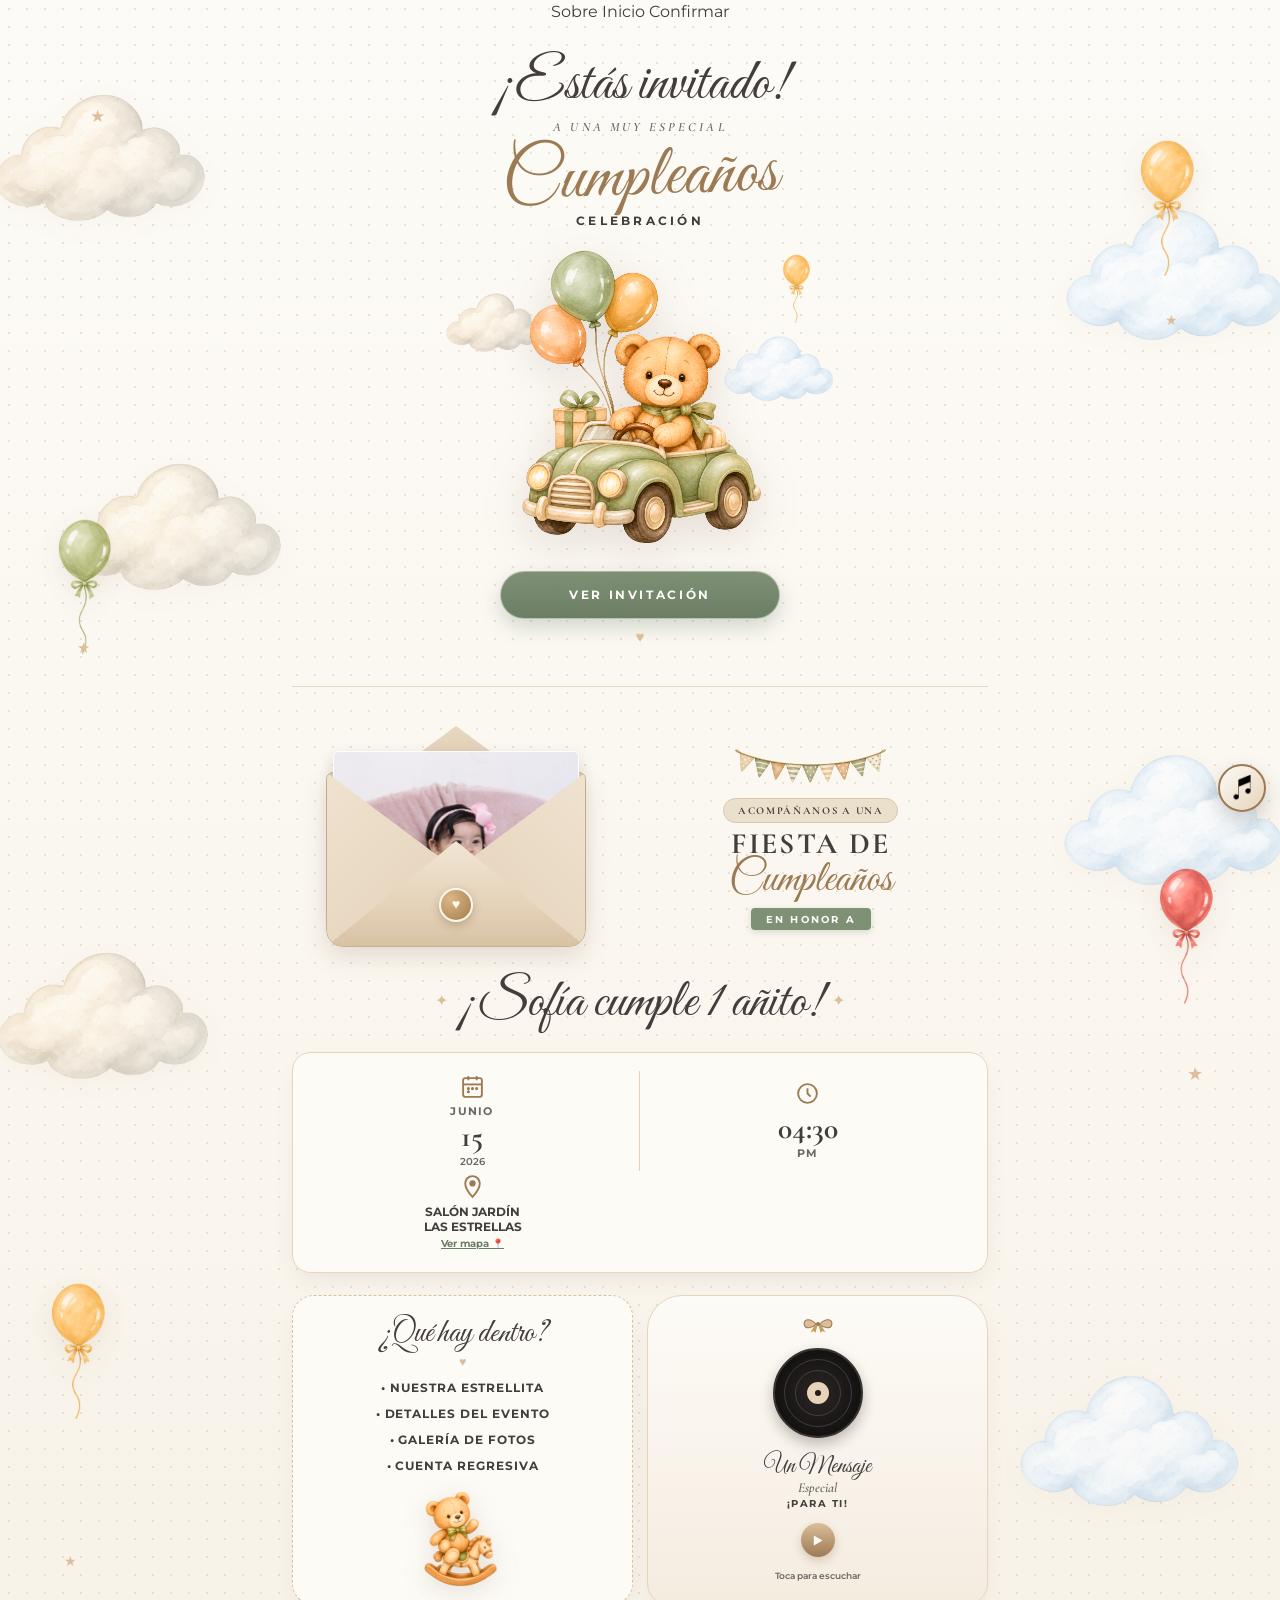
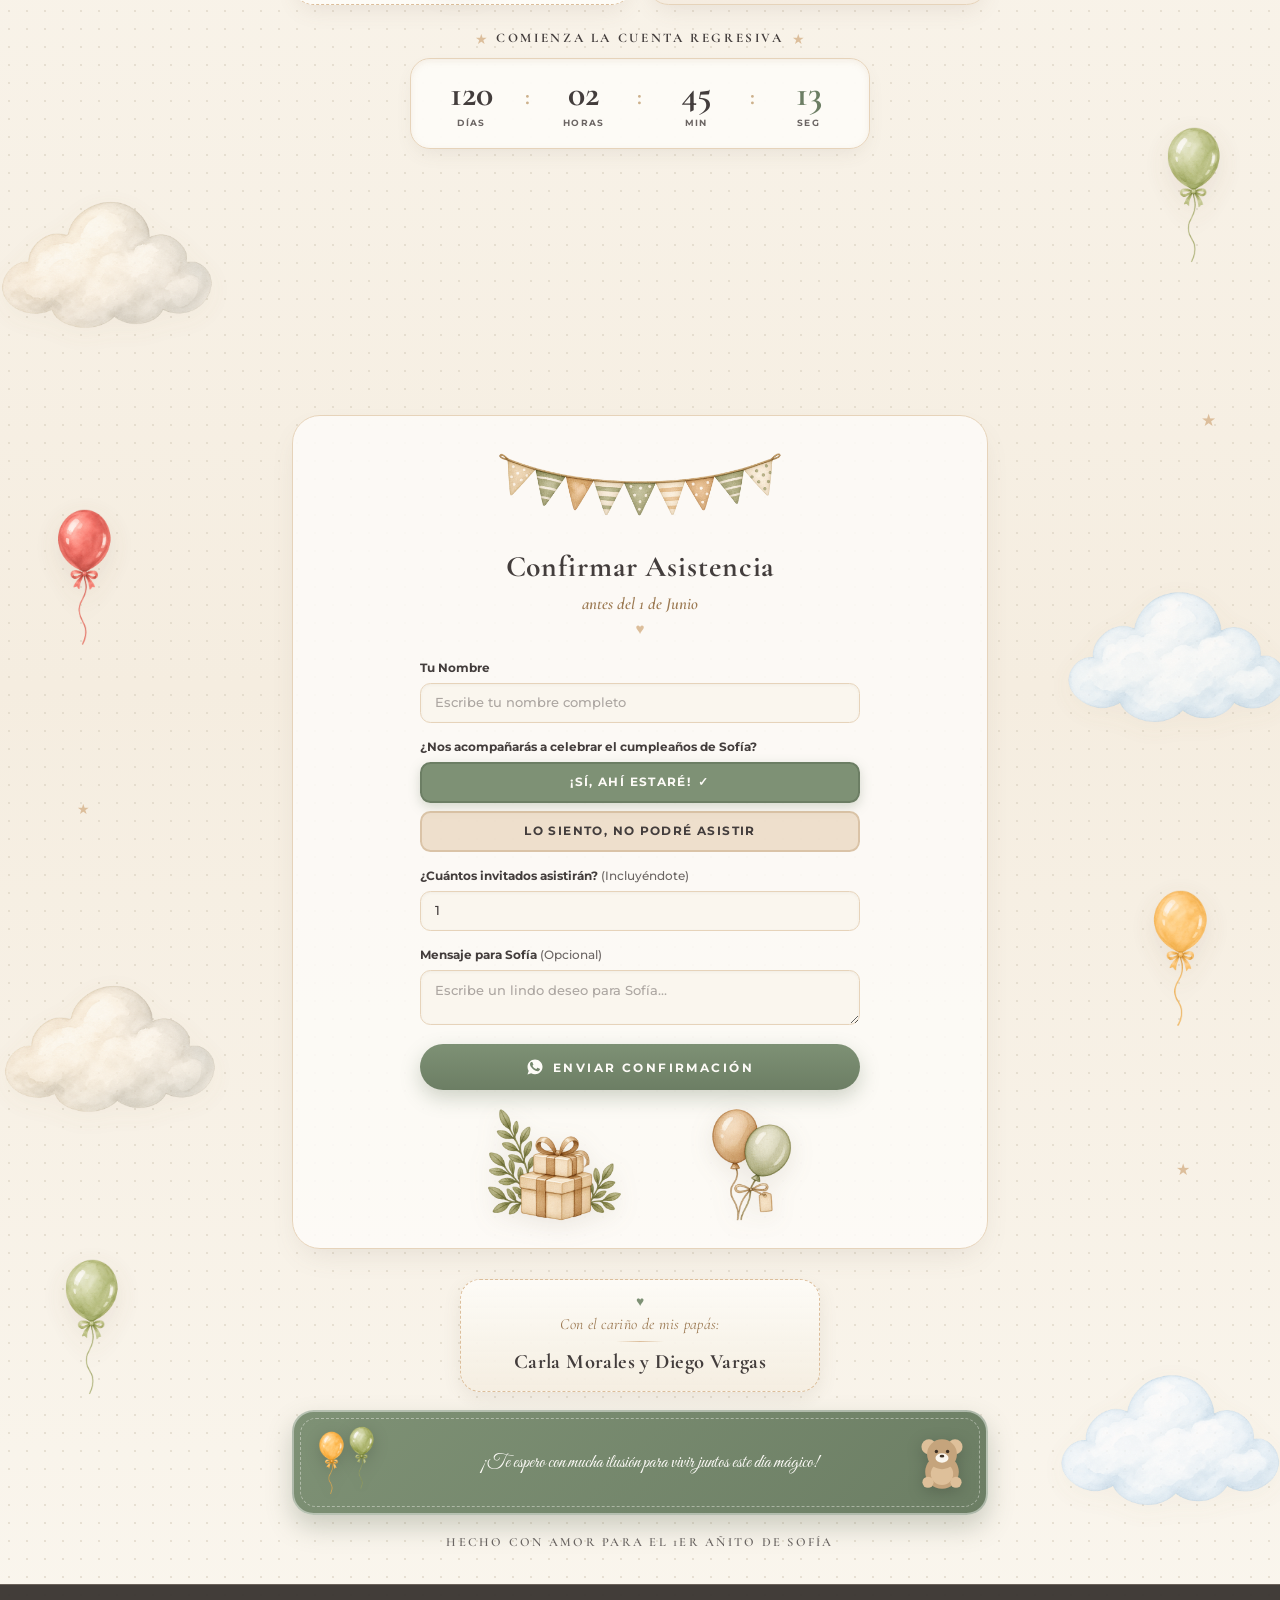
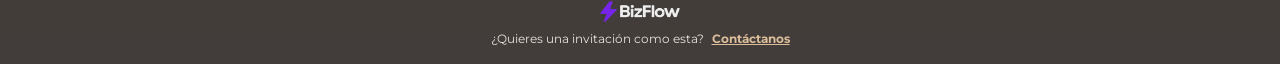
==== commit cd4f0dd5: "Modificaciohn diseño" ====
--- a/invitacion.html
+++ b/invitacion.html
@@ -222,8 +222,7 @@
               <span class="vinyl-caps-line">¡PARA TI!</span>
             </div>
 
-            <button id="audio-toggle-btn" type="button" class="vinyl-play-btn"
-              aria-label="Reproducir o pausar melodía">
+            <button id="audio-toggle-btn" type="button" class="vinyl-play-btn" aria-label="Reproducir o pausar melodía">
               <svg id="play-icon" viewBox="0 0 24 24">
                 <polygon points="6,4 20,12 6,20"></polygon>
               </svg>
@@ -341,77 +340,7 @@
         </div>
       </section>
 
-      <!-- SECCIÓN 4: CUADRÍCULA DE 6 ICONOS DE ACCESO RÁPIDO -->
-      <section class="quick-icons-section" data-purpose="features-grid" aria-label="Accesos rápidos de la invitación">
-        <div class="quick-icons-grid">
-          <a href="#bienvenida" class="quick-icon-item">
-            <div class="quick-icon-box">
-              <svg fill="none" stroke="currentColor" stroke-width="1.7" viewBox="0 0 24 24">
-                <path d="M3 7l9 6 9-6M3 7v10a2 2 0 002 2h14a2 2 0 002-2V7a2 2 0 00-2-2H5a2 2 0 00-2 2z"></path>
-                <circle cx="12" cy="13" fill="currentColor" r="1.5"></circle>
-              </svg>
-            </div>
-            <span class="quick-icon-label">Invitación<br />Digital</span>
-          </a>
-
-          <a href="#rsvp" class="quick-icon-item">
-            <div class="quick-icon-box">
-              <svg fill="none" stroke="currentColor" stroke-width="1.7" viewBox="0 0 24 24">
-                <path
-                  d="M9 5H7a2 2 0 00-2 2v12a2 2 0 002 2h10a2 2 0 002-2V7a2 2 0 00-2-2h-2M9 5a2 2 0 002 2h2a2 2 0 002-2M9 5a2 2 0 012-2h2a2 2 0 012 2m-6 9l2 2 4-4">
-                </path>
-              </svg>
-            </div>
-            <span class="quick-icon-label">Fácil<br />Confirmación</span>
-          </a>
-
-          <a href="#detalles" class="quick-icon-item">
-            <div class="quick-icon-box">
-              <svg fill="none" stroke="currentColor" stroke-width="1.7" viewBox="0 0 24 24">
-                <rect height="12" rx="2" width="18" x="3" y="8"></rect>
-                <path
-                  d="M12 8v12M3 12h18M12 8H8.5a2.5 2.5 0 110-5C11 3 12 8 12 8zm0 0h3.5a2.5 2.5 0 100-5C13 3 12 8 12 8z">
-                </path>
-              </svg>
-            </div>
-            <span class="quick-icon-label">Detalles del<br />Evento</span>
-          </a>
-
-          <button id="quick-gallery-btn" type="button" class="quick-icon-item">
-            <div class="quick-icon-box">
-              <svg fill="none" stroke="currentColor" stroke-width="1.7" viewBox="0 0 24 24">
-                <rect height="18" rx="3" width="18" x="3" y="3"></rect>
-                <circle cx="8.5" cy="8.5" fill="currentColor" r="1.5"></circle>
-                <path d="M21 15l-5-5L5 21"></path>
-              </svg>
-            </div>
-            <span class="quick-icon-label">Galería de<br />Fotos</span>
-          </button>
-
-          <a href="#cuenta-regresiva" class="quick-icon-item">
-            <div class="quick-icon-box">
-              <svg fill="none" stroke="currentColor" stroke-width="1.7" viewBox="0 0 24 24">
-                <circle cx="12" cy="12" r="9"></circle>
-                <polyline points="12 7 12 12 16 12"></polyline>
-              </svg>
-            </div>
-            <span class="quick-icon-label">Cuenta<br />Regresiva</span>
-          </a>
-
-          <a id="quick-map-link" href="https://maps.google.com/?q=Salon+Jardin+Las+Estrellas" target="_blank"
-            rel="noopener noreferrer" class="quick-icon-item">
-            <div class="quick-icon-box">
-              <svg fill="none" stroke="currentColor" stroke-width="1.7" viewBox="0 0 24 24">
-                <path d="M12 2a7 7 0 00-7 7c0 5 7 13 7 13s7-8 7-13a7 7 0 00-7-7z"></path>
-                <circle cx="12" cy="9" fill="currentColor" r="2.5"></circle>
-              </svg>
-            </div>
-            <span class="quick-icon-label">Mapa de<br />Ubicación</span>
-          </a>
-        </div>
-      </section>
-
-      <!-- SECCIÓN 5: PAPÁS Y BANNER DE FIRMA -->
+      <!-- SECCIÓN 4: PAPÁS Y BANNER DE FIRMA -->
       <section class="signature-banner-section" data-purpose="footer-banner">
         <div class="parents-credit-card">
           <span class="parents-credit-label">Con el cariño de mis papás:</span>
@@ -427,10 +356,10 @@
           </div>
 
           <div class="banner-center-copy">
-            <p class="banner-caps-line">
+            <!-- <p class="banner-caps-line">
               Envía <span class="banner-dot">•</span> Comparte <span class="banner-dot">•</span> Celebra
-            </p>
-            <p class="banner-script-line">~ Todo en un Solo Enlace ~</p>
+            </p> -->
+            <p class="banner-script-line">¡Te espero con mucha ilusión para vivir juntos este día mágico!</p>
           </div>
 
           <div class="banner-right-bear" aria-hidden="true">
@@ -507,4 +436,4 @@
   <script src="js/invitation.js"></script>
 </body>
 
-</html>
+</html>
--- a/css/invitation.css
+++ b/css/invitation.css
@@ -442,7 +442,7 @@
   width: 100%;
   max-width: 225px;
   margin: 0 auto;
-  padding-top: 2.3rem;
+  padding-top: 2.6rem;
   cursor: pointer;
 }
 
@@ -452,7 +452,7 @@
   top: 0;
   left: 0;
   right: 0;
-  height: 92px;
+  height: 98px;
   background: linear-gradient(180deg, #E8D8C1 0%, #D9C3A5 100%);
   clip-path: polygon(50% 2%, 100% 100%, 0% 100%);
   border-radius: 6px;
@@ -474,23 +474,27 @@
   justify-content: center;
 }
 
-/* Fotografía circular/ovalada de la niña asomándose del sobre */
+/* Fotografía rectangular ajustada al tamaño del sobre que se desliza hacia arriba */
 .kraft-photo-frame {
   position: absolute;
-  top: -34px;
-  width: 128px;
-  height: 128px;
-  border-radius: 50%;
-  border: 4px solid #FFFFFF;
+  top: -18px;
+  width: calc(100% - 12px);
+  height: calc(100% - 8px);
+  border-radius: 0.35rem;
+  border: 1.5px solid rgba(255, 255, 255, 0.85);
   background-color: var(--cream-100);
-  box-shadow: 0 6px 16px rgba(90, 70, 48, 0.22);
+  box-shadow: 0 6px 16px rgba(90, 70, 48, 0.2);
   overflow: hidden;
   z-index: 3;
-  transition: transform 0.35s ease;
-}
-
-.kraft-envelope-wrapper:hover .kraft-photo-frame {
-  transform: translateY(-5px) scale(1.03);
+  will-change: transform;
+  transition: transform 0.6s cubic-bezier(0.22, 1, 0.36, 1), box-shadow 0.6s cubic-bezier(0.22, 1, 0.36, 1);
+}
+
+.kraft-envelope-wrapper:hover .kraft-photo-frame,
+.kraft-envelope-wrapper:focus-visible .kraft-photo-frame,
+.kraft-envelope-wrapper:active .kraft-photo-frame {
+  transform: translateY(-36px) scale(1.02);
+  box-shadow: 0 14px 28px rgba(90, 70, 48, 0.28);
 }
 
 .baby-envelope-photo {
@@ -1270,97 +1274,67 @@
 }
 
 /* ==========================================================================
-   SECCIÓN 4: CUADRÍCULA DE 6 ICONOS DE ACCESO RÁPIDO
-   ========================================================================== */
-.quick-icons-section {
-  width: 100%;
-  padding: 1.35rem 0.5rem;
-}
-
-.quick-icons-grid {
-  display: grid;
-  grid-template-columns: repeat(3, 1fr);
-  gap: 1.15rem 0.65rem;
-  text-align: center;
-}
-
-.quick-icon-item {
-  display: flex;
-  flex-direction: column;
-  align-items: center;
-  cursor: pointer;
-}
-
-.quick-icon-box {
-  width: 52px;
-  height: 52px;
-  border-radius: 1rem;
-  background-color: var(--cream-50);
-  border: 1.5px solid var(--sand-300);
-  color: var(--vintage-wood);
-  display: flex;
-  align-items: center;
-  justify-content: center;
-  box-shadow: 0 6px 14px rgba(110, 95, 80, 0.1);
-  transition: transform 0.25s ease, background-color 0.25s ease, border-color 0.25s ease;
-}
-
-.quick-icon-item:hover .quick-icon-box {
-  transform: translateY(-3px);
-  background-color: var(--sand-200);
-  border-color: var(--vintage-wood);
-}
-
-.quick-icon-box svg {
-  width: 24px;
-  height: 24px;
-}
-
-.quick-icon-label {
-  font-family: var(--font-sans);
-  font-size: 0.62rem;
-  font-weight: 700;
-  letter-spacing: 0.1em;
-  text-transform: uppercase;
-  color: var(--vintage-dark);
-  margin-top: 0.45rem;
-  line-height: 1.25;
-}
-
-/* ==========================================================================
-   SECCIÓN 5: BANNER VERDE SALVIA ("ENVÍA • COMPARTE • CELEBRA") Y PAPÁS
+   SECCIÓN 4: BANNER VERDE SALVIA ("ENVÍA • COMPARTE • CELEBRA") Y PAPÁS
    ========================================================================== */
 .signature-banner-section {
   width: 100%;
-  padding: 0.5rem 0 2rem 0;
-  display: flex;
-  flex-direction: column;
-  align-items: center;
-  gap: 0.9rem;
+  padding: 1.35rem 0 2rem 0;
+  display: flex;
+  flex-direction: column;
+  align-items: center;
+  gap: 1.1rem;
 }
 
 .parents-credit-card {
-  background-color: rgba(253, 251, 247, 0.9);
+  width: 100%;
+  max-width: 360px;
+  display: flex;
+  flex-direction: column;
+  align-items: center;
+  gap: 0.35rem;
+  background: linear-gradient(180deg, rgba(253, 251, 247, 0.96) 0%, rgba(244, 237, 224, 0.92) 100%);
   border: 1.5px dashed var(--sand-400);
-  border-radius: 9999px;
-  padding: 0.55rem 1.35rem;
+  border-radius: 1.25rem;
+  padding: 0.95rem 1.65rem 1.05rem 1.65rem;
   text-align: center;
-  box-shadow: 0 4px 12px rgba(110, 95, 80, 0.08);
+  box-shadow: 0 6px 18px rgba(110, 95, 80, 0.1);
+}
+
+.parents-credit-card::before {
+  content: "♥";
+  font-size: 0.85rem;
+  line-height: 1;
+  color: var(--sage-500);
+  margin-bottom: 0.05rem;
 }
 
 .parents-credit-label {
+  display: block;
   font-family: var(--font-serif);
   font-style: italic;
-  font-size: 0.85rem;
+  font-size: 0.98rem;
   color: var(--vintage-wood);
-  margin-right: 0.35rem;
+  letter-spacing: 0.02em;
+  line-height: 1.3;
+}
+
+.parents-credit-label::after {
+  content: "";
+  display: block;
+  width: 48px;
+  height: 1px;
+  background: linear-gradient(90deg, transparent, var(--sand-400), transparent);
+  margin: 0.35rem auto 0.1rem auto;
 }
 
 .parents-credit-names {
+  display: block;
   font-family: var(--font-serif);
   font-weight: 700;
-  font-size: 0.95rem;
-  color: var(--vintage-dark);
+  font-size: 1.28rem;
+  color: var(--vintage-dark);
+  letter-spacing: 0.02em;
+  line-height: 1.25;
 }
 
 .sage-signature-banner {
@@ -1426,7 +1400,7 @@
 
 .banner-script-line {
   font-family: var(--font-script);
-  font-size: 1.75rem;
+  font-size: 1.20rem;
   color: var(--cream-50);
   line-height: 1.1;
   margin-top: 0.15rem;
@@ -1442,7 +1416,7 @@
 
 .crafted-love-note {
   font-family: var(--font-serif);
-  font-size: 0.68rem;
+  font-size: 0.78rem;
   font-weight: 600;
   letter-spacing: 0.18em;
   text-transform: uppercase;
--- a/css/responsive.css
+++ b/css/responsive.css
@@ -60,7 +60,7 @@
 
   .kraft-envelope-wrapper {
     max-width: 260px;
-    padding-top: 2.6rem;
+    padding-top: 3rem;
   }
 
   .kraft-envelope-body {
@@ -68,9 +68,13 @@
   }
 
   .kraft-photo-frame {
-    width: 145px;
-    height: 145px;
-    top: -40px;
+    top: -22px;
+  }
+
+  .kraft-envelope-wrapper:hover .kraft-photo-frame,
+  .kraft-envelope-wrapper:focus-visible .kraft-photo-frame,
+  .kraft-envelope-wrapper:active .kraft-photo-frame {
+    transform: translateY(-42px) scale(1.02);
   }
 
   .honoring-main-title {
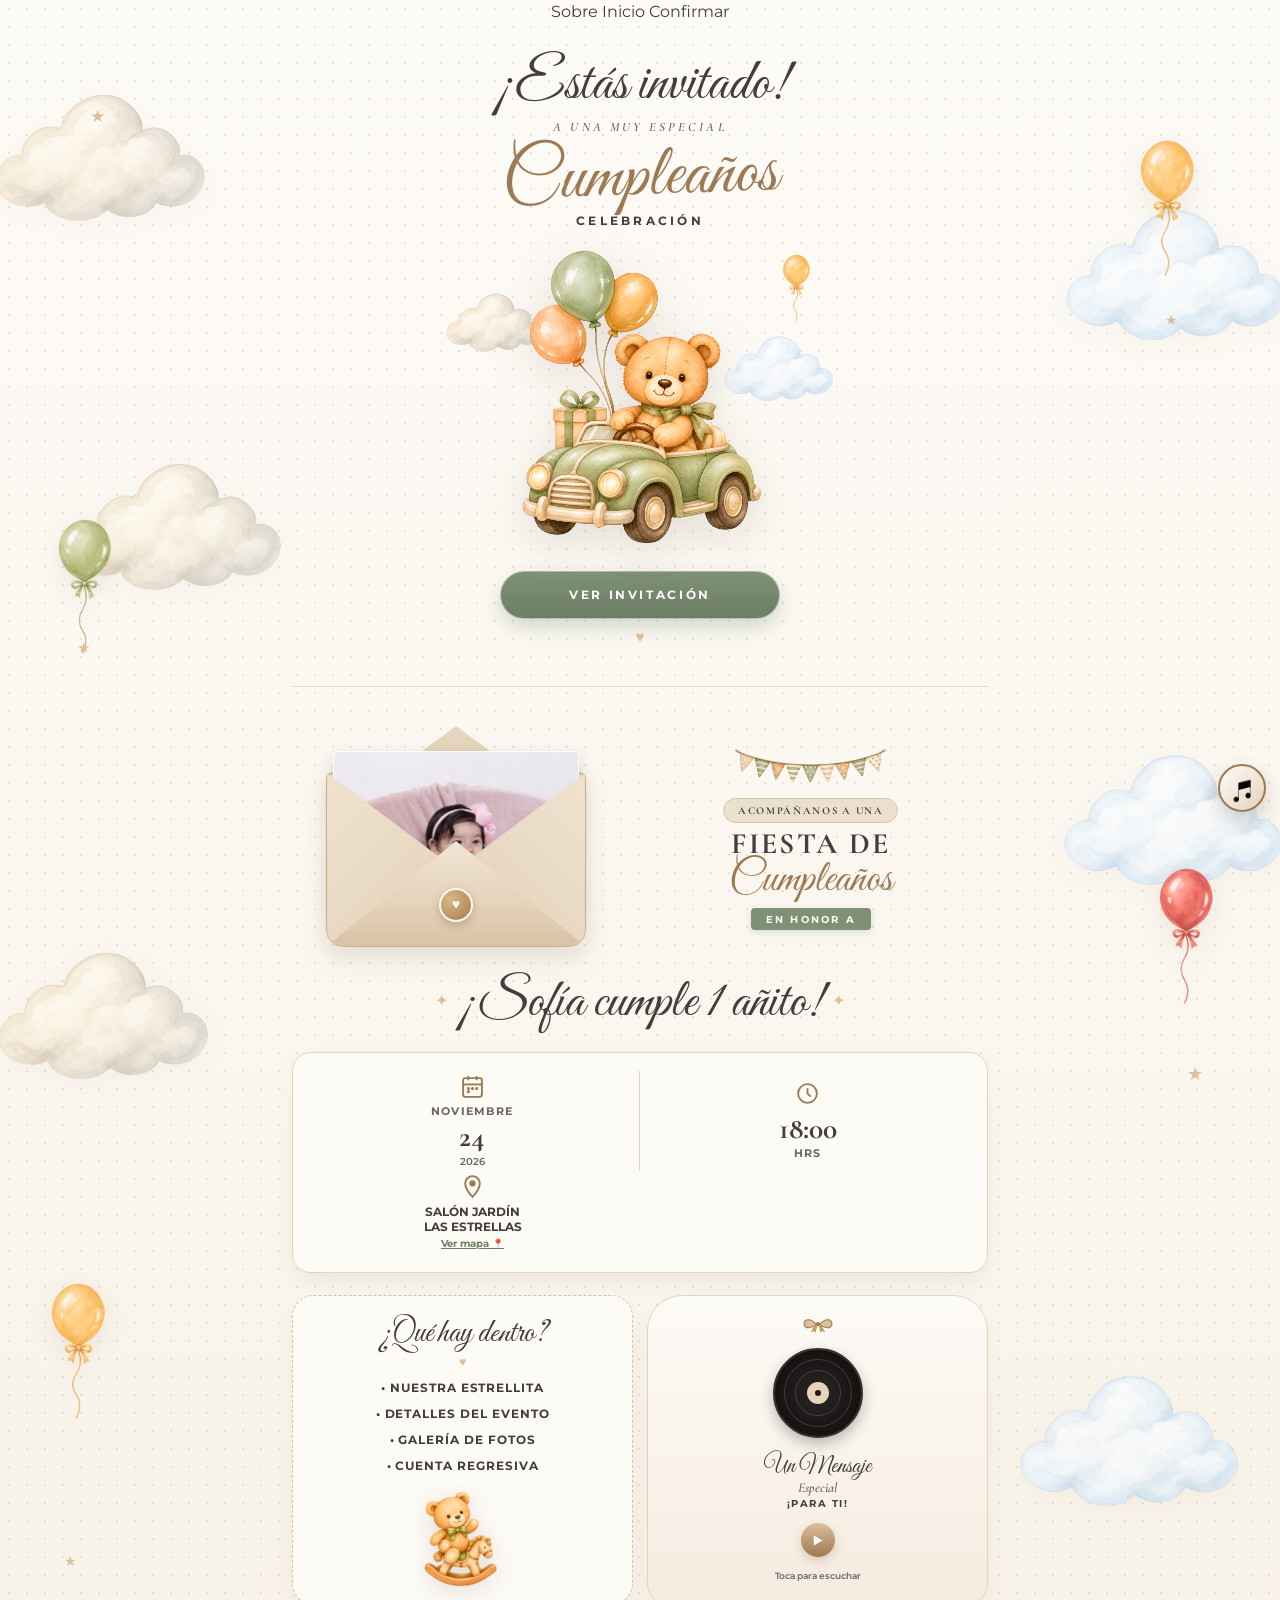
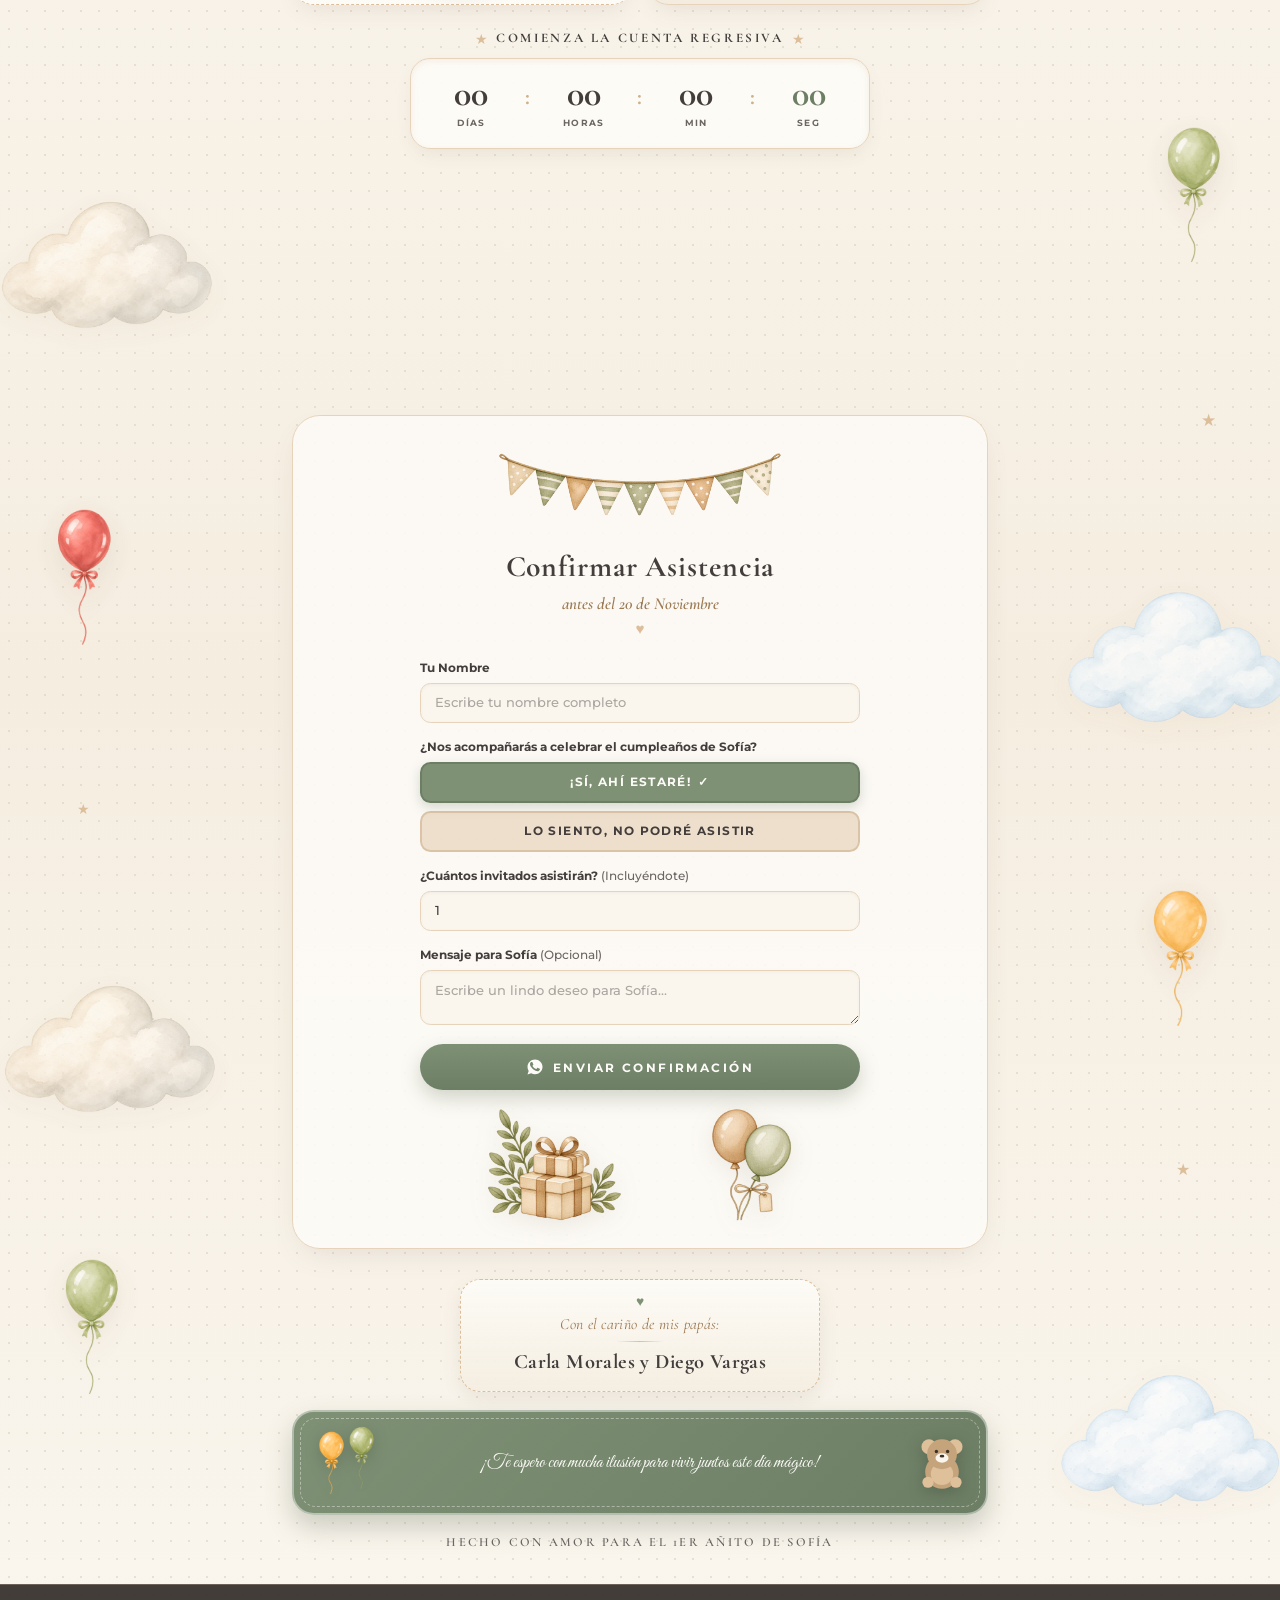
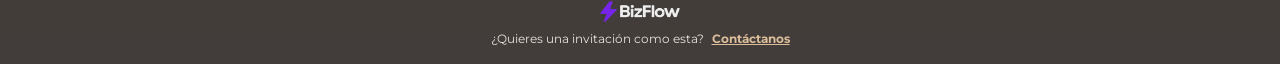
==== commit b610f599: "Modificacion mp3 y diseño" ====
--- a/invitacion.html
+++ b/invitacion.html
@@ -149,8 +149,8 @@
               <circle cx="16" cy="14" fill="currentColor" r="1"></circle>
               <circle cx="8" cy="17" fill="currentColor" r="1"></circle>
             </svg>
-            <span class="meta-top-label">JUNIO</span>
-            <span class="meta-big-value">15</span>
+            <span class="meta-top-label">NOVIEMBRE</span>
+            <span class="meta-big-value">24</span>
             <span class="meta-sub-label">2026</span>
           </div>
 
@@ -159,8 +159,8 @@
               <circle cx="12" cy="12" r="9" stroke-width="1.8"></circle>
               <polyline points="12 7 12 12 15 15" stroke-width="1.8"></polyline>
             </svg>
-            <span class="meta-big-value">04:30</span>
-            <span class="meta-top-label">PM</span>
+            <span class="meta-big-value">18:00</span>
+            <span class="meta-top-label">HRS</span>
           </div>
 
           <a id="venue-map-card" href="https://maps.google.com/?q=Salon+Jardin+Las+Estrellas" target="_blank"
@@ -244,22 +244,22 @@
 
           <div class="countdown-frame">
             <div class="cd-unit">
-              <span id="countdown-days" class="cd-number">120</span>
+              <span id="countdown-days" class="cd-number">00</span>
               <span class="cd-label">Días</span>
             </div>
             <span class="cd-colon" aria-hidden="true">:</span>
             <div class="cd-unit">
-              <span id="countdown-hours" class="cd-number">02</span>
+              <span id="countdown-hours" class="cd-number">00</span>
               <span class="cd-label">Horas</span>
             </div>
             <span class="cd-colon" aria-hidden="true">:</span>
             <div class="cd-unit">
-              <span id="countdown-minutes" class="cd-number">45</span>
+              <span id="countdown-minutes" class="cd-number">00</span>
               <span class="cd-label">Min</span>
             </div>
             <span class="cd-colon" aria-hidden="true">:</span>
             <div class="cd-unit">
-              <span id="countdown-seconds" class="cd-number cd-seconds-highlight">30</span>
+              <span id="countdown-seconds" class="cd-number cd-seconds-highlight">00</span>
               <span class="cd-label">Seg</span>
             </div>
           </div>
@@ -279,7 +279,7 @@
 
         <div class="rsvp-header-block">
           <h2 class="rsvp-serif-title">Confirmar Asistencia</h2>
-          <p class="rsvp-serif-deadline">antes del 1 de Junio</p>
+          <p class="rsvp-serif-deadline">antes del 20 de Noviembre</p>
           <span class="heart-divider-icon" aria-hidden="true">♥</span>
         </div>
 
